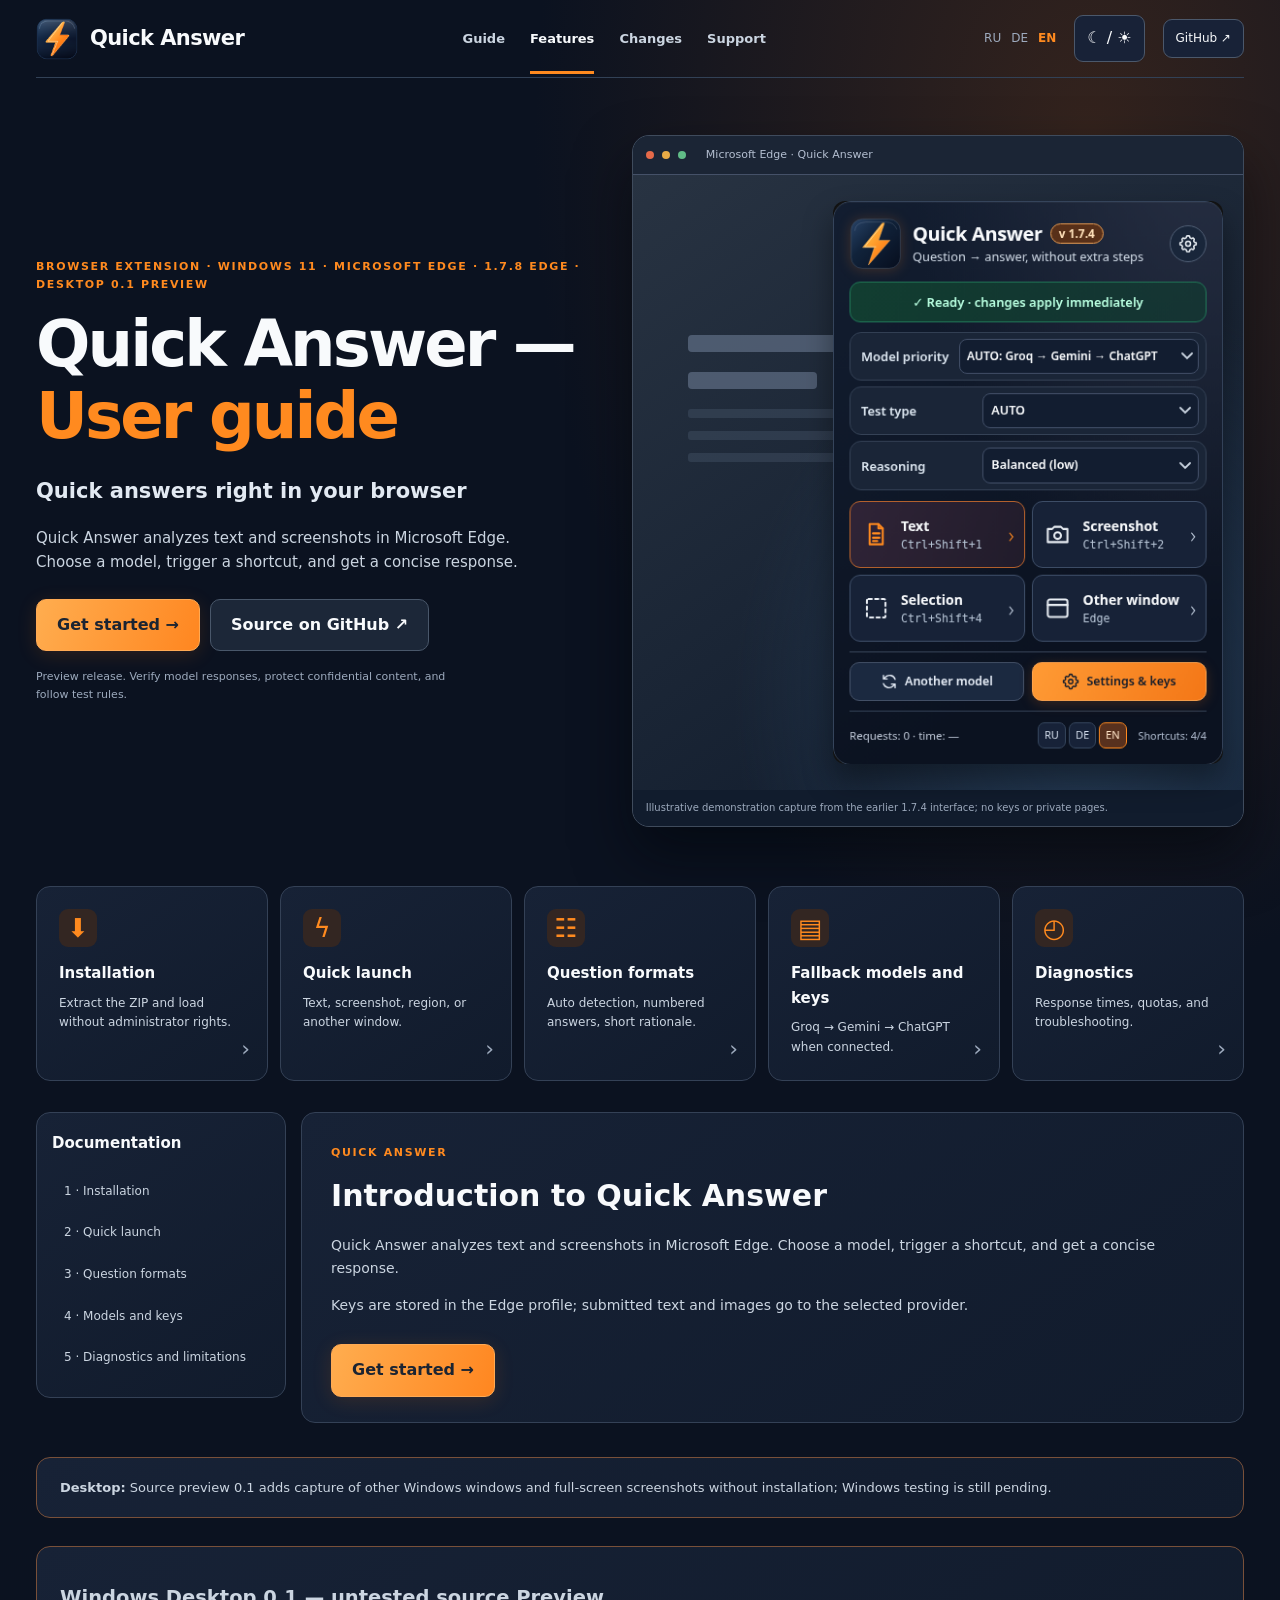
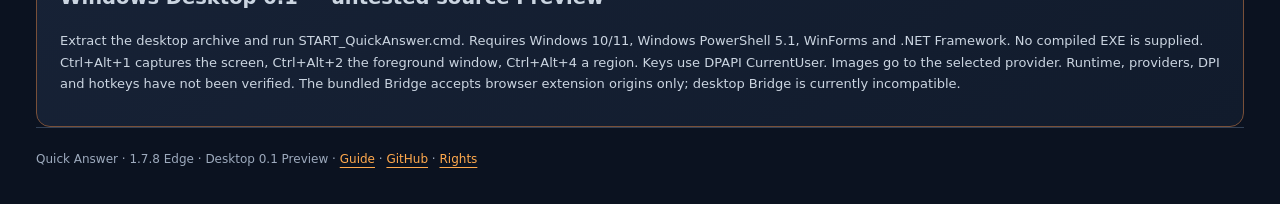
==== docs/index.html @ 1656c481 "Publish audited Edge 1.7.8 and untested Desktop 0.1 source Preview" ====
<!doctype html><html lang="en"><head><meta charset="utf-8"><meta name="viewport" content="width=device-width,initial-scale=1"><title>Quick Answer · Languages</title><meta http-equiv="refresh" content="1;url=index-en.html"></head><body><p>Quick Answer: <a href="index-en.html">English</a> · <a href="index-de.html">Deutsch</a> · <a href="index-ru.html">Русский</a></p><script>const l=navigator.language.toLowerCase();location.replace(l.startsWith('ru')?'index-ru.html':l.startsWith('de')?'index-de.html':'index-en.html');</script></body></html>
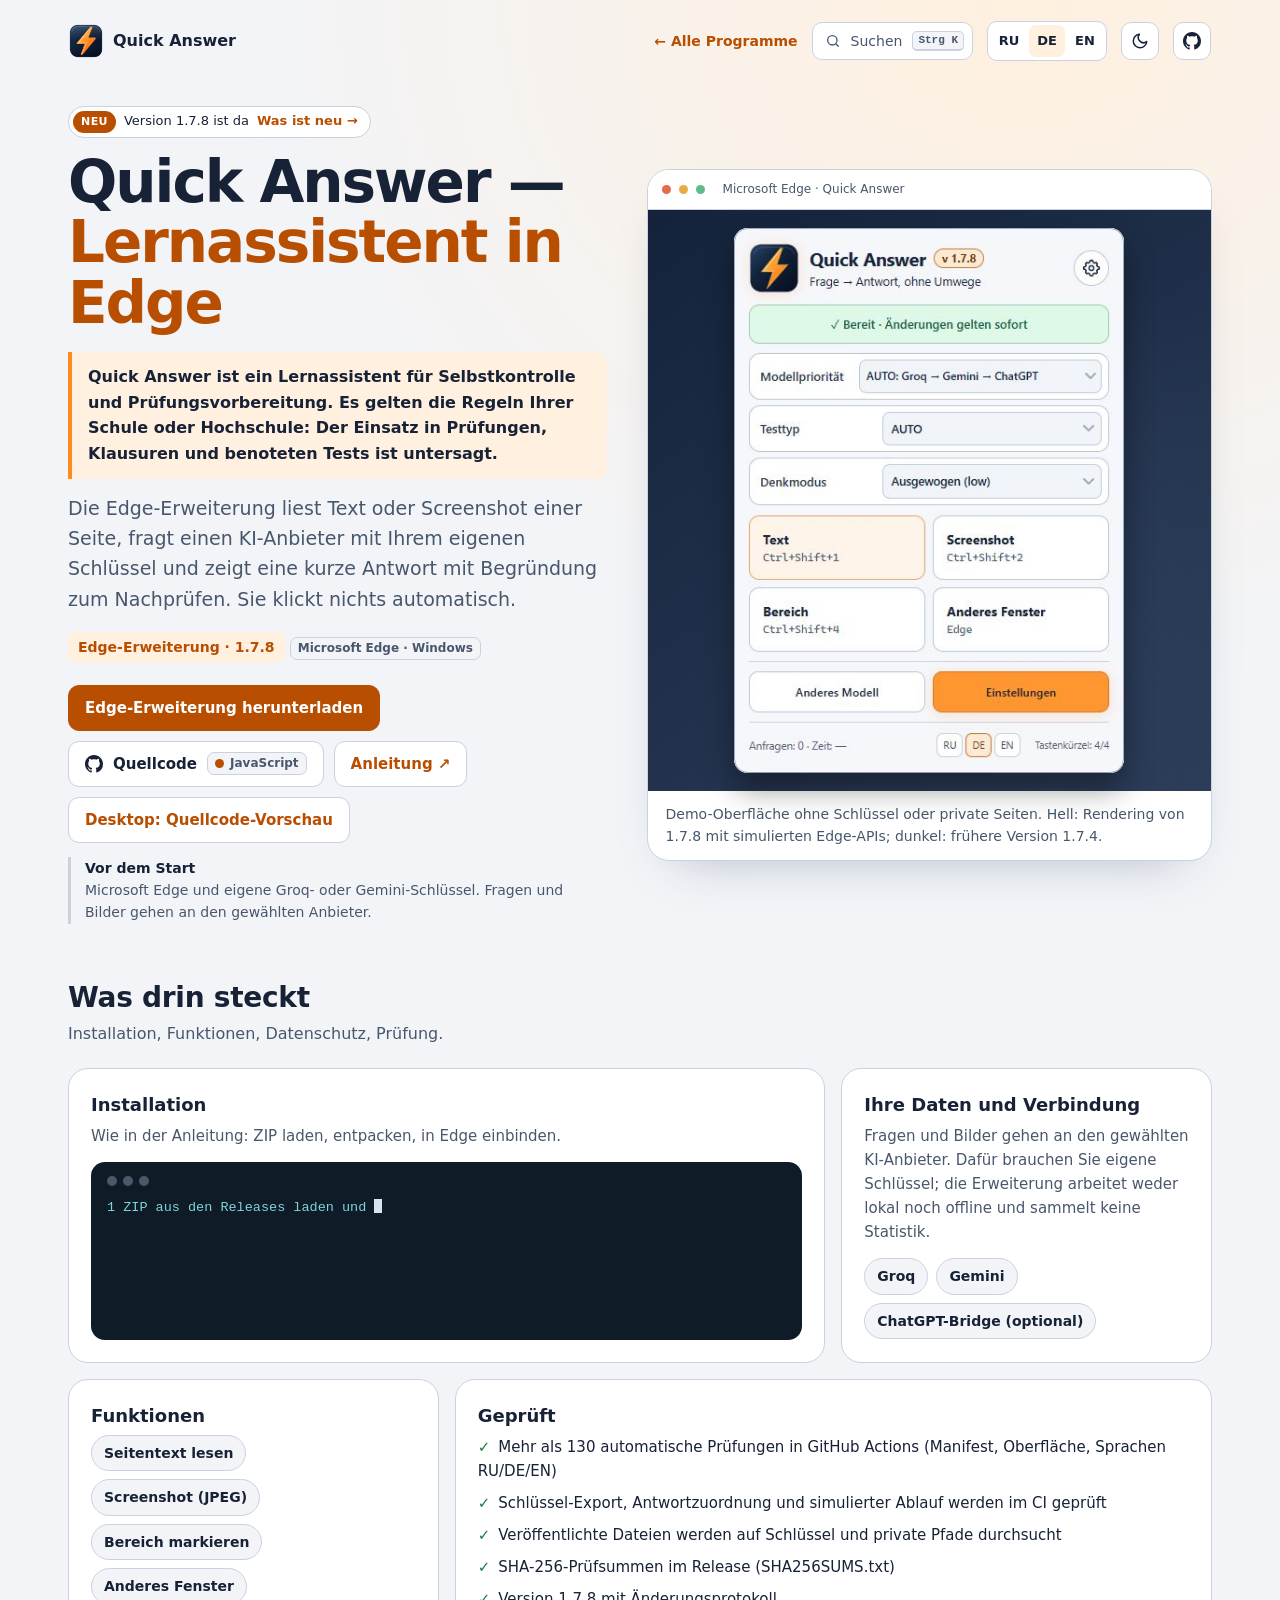
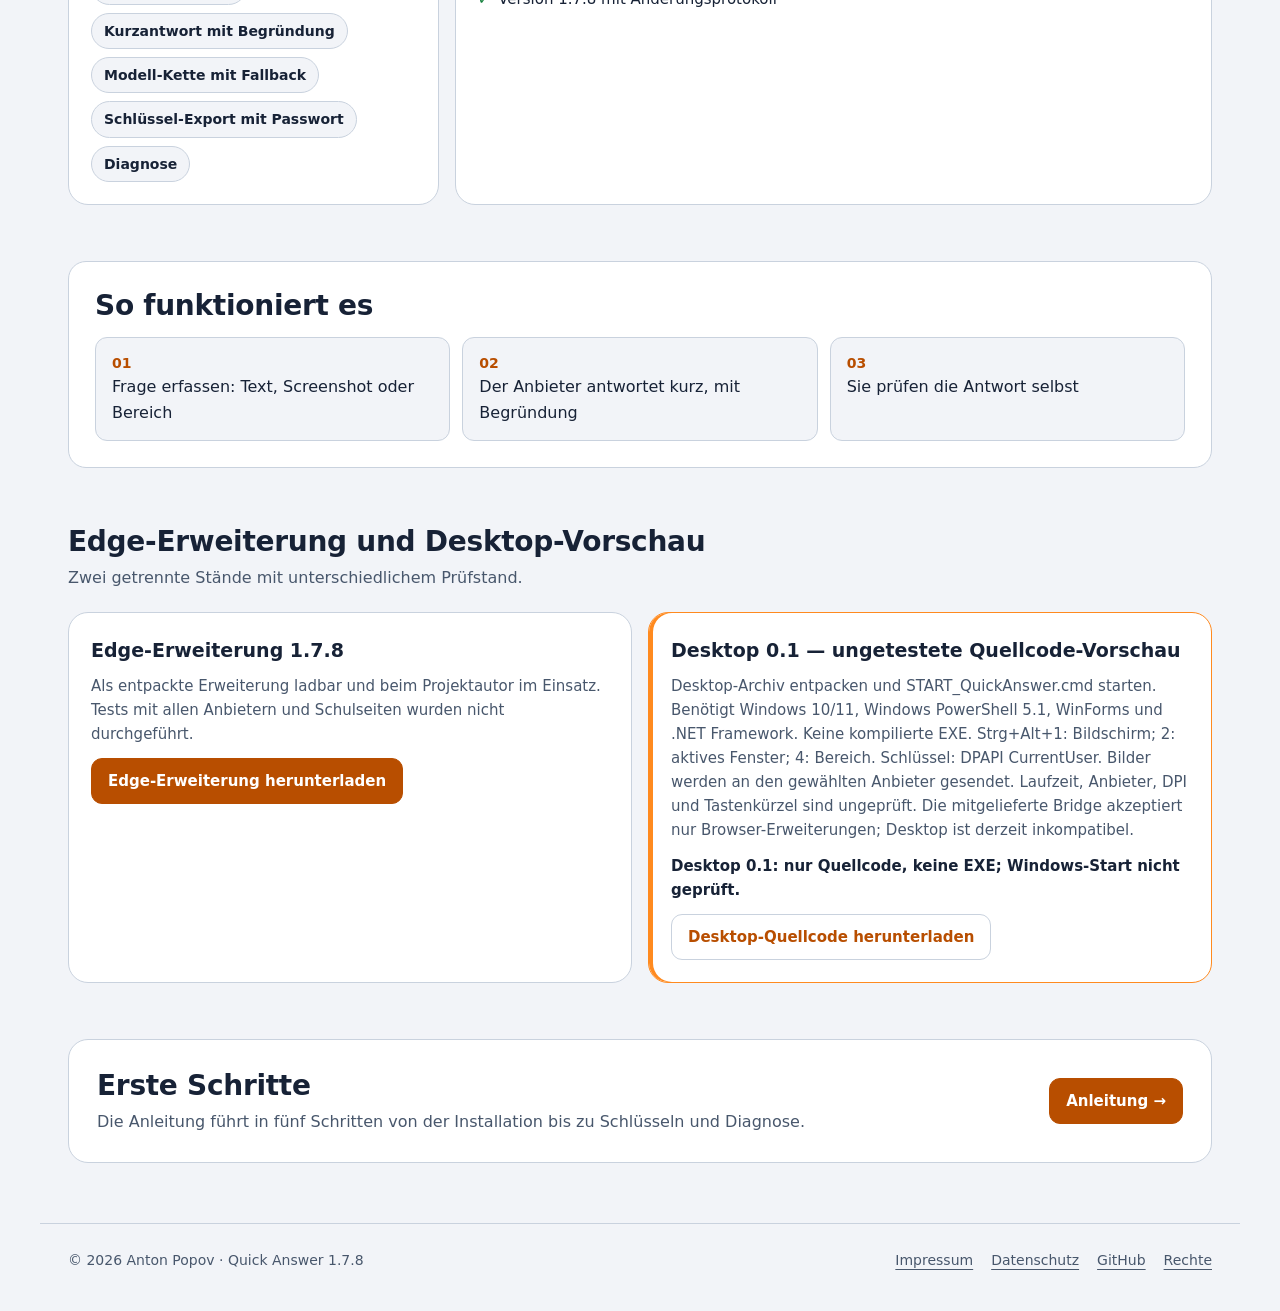
==== commit 993b71ba: "Polish project site and documentation - German root pages (index.html, README.md), English and Russi" ====
--- a/docs/index.html
+++ b/docs/index.html
@@ -1 +1,47 @@
-<!doctype html><html lang="en"><head><meta charset="utf-8"><meta name="viewport" content="width=device-width,initial-scale=1"><title>Quick Answer · Languages</title><meta http-equiv="refresh" content="1;url=index-en.html"></head><body><p>Quick Answer: <a href="index-en.html">English</a> · <a href="index-de.html">Deutsch</a> · <a href="index-ru.html">Русский</a></p><script>const l=navigator.language.toLowerCase();location.replace(l.startsWith('ru')?'index-ru.html':l.startsWith('de')?'index-de.html':'index-en.html');</script></body></html>+<!doctype html>
+<html lang="de"><head><meta charset="utf-8"><meta name="viewport" content="width=device-width,initial-scale=1"><meta name="color-scheme" content="light dark"><meta name="description" content="Quick Answer ist ein Lernassistent für Selbstkontrolle und Prüfungsvorbereitung in Microsoft Edge."><title>Quick Answer — Lernassistent für Edge</title>
+<link rel="icon" href="assets/app-icon.png">
+<script src="assets/kit/kit-theme.js"></script>
+<link rel="stylesheet" href="assets/kit/kit.css?v=2026.11.05-1">
+<link rel="stylesheet" href="assets/site.css?v=2026.11.05-1">
+<script src="assets/kit/programs.js?v=2026.11.05-1" defer></script>
+<script src="assets/kit/kit.js?v=2026.11.05-1" defer></script>
+</head>
+<body class="ppk-page">
+<a class="ppk-skip" href="#main">Zum Inhalt</a>
+<div class="ppk-nav-wrap" id="ppk-nav-wrap">
+<nav class="ppk-nav" aria-label="Hauptnavigation"><a class="ppk-brand" href="index.html"><img src="assets/app-icon.png" alt="" width="34" height="34"><span>Quick Answer</span></a><span class="ppk-spacer"></span><a class="ppk-back" href="https://popovantondev.github.io/popovantondev/index.html">← Alle Programme</a><button class="ppk-search-btn" type="button" data-ppk-open-search aria-label="Programme durchsuchen"><span>Suchen</span><kbd>Strg K</kbd></button><div class="ppk-langs"><a href="index-ru.html" lang="ru" hreflang="ru">RU</a><a href="index.html" lang="de" hreflang="de" aria-current="page">DE</a><a href="index-en.html" lang="en" hreflang="en">EN</a></div><button class="ppk-icon-btn ppk-theme-btn" type="button" data-ppk-theme aria-label="Farbschema wechseln"></button><a class="ppk-icon-btn ppk-gh-btn" href="https://github.com/popovantondev/QuickAnswer" aria-label="GitHub"></a></nav>
+</div>
+<main class="ppk-shell" id="main">
+<section class="ppk-hero"><div>
+<a class="ppk-pill" href="https://github.com/popovantondev/QuickAnswer/blob/main/CHANGELOG.md"><span class="ppk-new">NEU</span><span>Version 1.7.8 ist da</span> <span class="ppk-more">Was ist neu →</span></a>
+<h1>Quick Answer —<br><em>Lernassistent in Edge</em></h1>
+<p class="qa-rules">Quick Answer ist ein Lernassistent für Selbstkontrolle und Prüfungsvorbereitung. Es gelten die Regeln Ihrer Schule oder Hochschule: Der Einsatz in Prüfungen, Klausuren und benoteten Tests ist untersagt.</p>
+<p class="ppk-lead">Die Edge-Erweiterung liest Text oder Screenshot einer Seite, fragt einen KI-Anbieter mit Ihrem eigenen Schlüssel und zeigt eine kurze Antwort mit Begründung zum Nachprüfen. Sie klickt nichts automatisch.</p>
+<span class="ppk-status">Edge-Erweiterung · 1.7.8</span> <span class="ppk-chip">Microsoft Edge · Windows</span>
+<div class="ppk-actions"><a class="ppk-btn ppk-btn-primary" href="https://github.com/popovantondev/QuickAnswer/releases/download/v1.7.8-desktop-0.1-preview/QuickAnswer-Edge-1.7.8.zip">Edge-Erweiterung herunterladen</a><a class="ppk-btn ppk-btn-gh" href="https://github.com/popovantondev/QuickAnswer">Quellcode <span class="ppk-chip"><i class="ppk-dot"></i>JavaScript</span></a><a class="ppk-btn" href="Guide-de.html">Anleitung ↗</a><a class="ppk-btn" href="#desktop-preview">Desktop: Quellcode-Vorschau</a></div>
+<p class="ppk-requirements"><strong>Vor dem Start</strong>Microsoft Edge und eigene Groq- oder Gemini-Schlüssel. Fragen und Bilder gehen an den gewählten Anbieter.</p>
+</div>
+<figure class="ppk-preview"><div class="qa-browser-top"><i></i><i></i><i></i><span>Microsoft Edge · Quick Answer</span></div><div class="ppk-stage"><div class="qa-popup"><img class="qa-dark" src="assets/screenshots/popup-de.png" alt="Popup von Quick Answer in Edge (Demo-Oberfläche ohne Schlüssel)" decoding="async"><img class="qa-light" src="assets/screenshots/popup-de-light.png" alt="Popup von Quick Answer in Edge (Demo-Oberfläche ohne Schlüssel)" decoding="async"></div></div><figcaption>Demo-Oberfläche ohne Schlüssel oder private Seiten. Hell: Rendering von 1.7.8 mit simulierten Edge-APIs; dunkel: frühere Version 1.7.4.</figcaption></figure>
+</section>
+<section class="ppk-bento-section ppk-section ppk-reveal" id="features" aria-labelledby="bento-title">
+<h2 id="bento-title">Was drin steckt</h2><p class="ppk-sub">Installation, Funktionen, Datenschutz, Prüfung.</p>
+<div class="ppk-bento">
+<div class="ppk-tile ppk-wide"><h3>Installation</h3><p>Wie in der Anleitung: ZIP laden, entpacken, in Edge einbinden.</p><div class="ppk-term" role="group" aria-label="Terminal"><div class="ppk-term-bar"><i></i><i></i><i></i></div><div class="ppk-term-out"><div class="ppk-ps">1  ZIP aus den Releases laden und ganz entpacken</div><div class="ppk-ps">2  edge://extensions öffnen, Entwicklermodus einschalten</div><div class="ppk-ps">3  „Entpackte Erweiterung laden“ → Ordner edge-quick-answer</div><div class="ppk-ok">✓ Quick Answer erscheint in Edge</div><div class="ppk-dim">   Strg+Umschalt+1 Text · 2 Screenshot · 4 Bereich</div></div></div></div>
+<div class="ppk-tile"><h3>Ihre Daten und Verbindung</h3><p>Fragen und Bilder gehen an den gewählten KI-Anbieter. Dafür brauchen Sie eigene Schlüssel; die Erweiterung arbeitet weder lokal noch offline und sammelt keine Statistik.</p><div class="ppk-chips"><span>Groq</span><span>Gemini</span><span>ChatGPT-Bridge (optional)</span></div></div>
+<div class="ppk-tile"><h3>Funktionen</h3><div class="ppk-chips"><span>Seitentext lesen</span><span>Screenshot (JPEG)</span><span>Bereich markieren</span><span>Anderes Fenster</span><span>Kurzantwort mit Begründung</span><span>Modell-Kette mit Fallback</span><span>Schlüssel-Export mit Passwort</span><span>Diagnose</span></div></div>
+<div class="ppk-tile ppk-wide"><h3>Geprüft</h3><ul class="ppk-checks"><li>Mehr als 130 automatische Prüfungen in GitHub Actions (Manifest, Oberfläche, Sprachen RU/DE/EN)</li><li>Schlüssel-Export, Antwortzuordnung und simulierter Ablauf werden im CI geprüft</li><li>Veröffentlichte Dateien werden auf Schlüssel und private Pfade durchsucht</li><li>SHA-256-Prüfsummen im Release (SHA256SUMS.txt)</li><li>Version 1.7.8 mit Änderungsprotokoll</li></ul></div>
+</div>
+</section>
+<section class="ppk-section ppk-process ppk-reveal" aria-labelledby="process-title"><h2 id="process-title">So funktioniert es</h2><ol class="ppk-flow"><li>Frage erfassen: Text, Screenshot oder Bereich</li><li>Der Anbieter antwortet kurz, mit Begründung</li><li>Sie prüfen die Antwort selbst</li></ol></section>
+<section class="ppk-section ppk-reveal" id="desktop-preview" aria-labelledby="status-title"><h2 id="status-title">Edge-Erweiterung und Desktop-Vorschau</h2><p class="ppk-sub">Zwei getrennte Stände mit unterschiedlichem Prüfstand.</p>
+<div class="qa-status"><article class="qa-card"><h3>Edge-Erweiterung 1.7.8</h3><p>Als entpackte Erweiterung ladbar und beim Projektautor im Einsatz. Tests mit allen Anbietern und Schulseiten wurden nicht durchgeführt.</p><div class="ppk-actions"><a class="ppk-btn ppk-btn-primary" href="https://github.com/popovantondev/QuickAnswer/releases/download/v1.7.8-desktop-0.1-preview/QuickAnswer-Edge-1.7.8.zip">Edge-Erweiterung herunterladen</a></div></article>
+<article class="qa-card qa-card-warn"><h3>Desktop 0.1 — ungetestete Quellcode-Vorschau</h3><p>Desktop-Archiv entpacken und START_QuickAnswer.cmd starten. Benötigt Windows 10/11, Windows PowerShell 5.1, WinForms und .NET Framework. Keine kompilierte EXE. Strg+Alt+1: Bildschirm; 2: aktives Fenster; 4: Bereich. Schlüssel: DPAPI CurrentUser. Bilder werden an den gewählten Anbieter gesendet. Laufzeit, Anbieter, DPI und Tastenkürzel sind ungeprüft. Die mitgelieferte Bridge akzeptiert nur Browser-Erweiterungen; Desktop ist derzeit inkompatibel.</p><p><strong>Desktop 0.1: nur Quellcode, keine EXE; Windows-Start nicht geprüft.</strong></p><div class="ppk-actions"><a class="ppk-btn" href="https://github.com/popovantondev/QuickAnswer/releases/download/v1.7.8-desktop-0.1-preview/QuickAnswer-Desktop-0.1-SourcePreview.zip">Desktop-Quellcode herunterladen</a></div></article></div></section>
+<section class="ppk-section ppk-reveal"><div class="qa-start"><div><h2>Erste Schritte</h2><p>Die Anleitung führt in fünf Schritten von der Installation bis zu Schlüsseln und Diagnose.</p></div><div class="ppk-actions"><a class="ppk-btn ppk-btn-primary" href="Guide-de.html">Anleitung →</a></div></div></section>
+</main>
+<footer class="ppk-footer">
+<span>© 2026 Anton Popov · Quick Answer 1.7.8</span>
+<nav aria-label="Rechtliches"><a href="https://popovantondev.github.io/popovantondev/impressum.html">Impressum</a><a href="https://popovantondev.github.io/popovantondev/datenschutz.html">Datenschutz</a><a href="https://github.com/popovantondev/QuickAnswer">GitHub</a><a href="https://github.com/popovantondev/QuickAnswer/blob/main/docs/RIGHTS.de.md">Rechte</a></nav>
+</footer>
+</body>
+</html>
--- a/docs/assets/kit/kit.css
+++ b/docs/assets/kit/kit.css
@@ -0,0 +1,244 @@
+/* popovantondev shared kit: tokens, header, search palette, components, footer.
+   Everything is prefixed ppk-. Pages set their accent in their own CSS (see demo.html).
+   Kit tokens have zero specificity (:where), so any page rule overrides them regardless of load order. */
+
+/* ---------- tokens ---------- */
+:where(:root){color-scheme:light;
+  --ppk-bg:#f3f6fb;--ppk-panel:#ffffff;--ppk-ink:#172a42;--ppk-muted:#52647b;--ppk-line:#d9e3ee;
+  --ppk-accent:#0f6f7c;--ppk-accent-ink:#ffffff;--ppk-tint:#e2f2f3;--ppk-hero:#0c3a45;--ppk-hero-end:#1b6b78;
+  --ppk-glass:rgba(255,255,255,.76);--ppk-term:#0f1b26;--ppk-term-ink:#d6e4ef;--ppk-term-ps:#7fd4dc;--ppk-term-ok:#6ee787;--ppk-term-dim:#8fa3b6;
+  --ppk-ok:#15803d;--ppk-ok-bg:#dcfce7;--ppk-ok-fg:#166534;--ppk-warn-bg:#fef3c7;--ppk-warn-fg:#92400e;
+  --ppk-focus:#1a5fd0;--ppk-shadow:0 22px 50px -30px rgba(22,43,72,.35);
+  --ppk-radius-s:8px;--ppk-radius-m:12px;--ppk-radius-l:20px;--ppk-radius-pill:999px;
+  --ppk-font:system-ui,-apple-system,"Segoe UI",sans-serif;--ppk-mono:ui-monospace,"Cascadia Code",Consolas,monospace;--ppk-shell:1200px}
+:where([data-theme="dark"]){color-scheme:dark;
+  --ppk-bg:#0c131b;--ppk-panel:#131d28;--ppk-ink:#e5edf5;--ppk-muted:#9badbf;--ppk-line:#233142;
+  --ppk-accent:#3cc1cc;--ppk-accent-ink:#03262b;--ppk-tint:#11343a;--ppk-hero:#082a32;--ppk-hero-end:#145a65;
+  --ppk-glass:rgba(19,29,40,.76);--ppk-term:#070d13;--ppk-term-ink:#d6e4ef;--ppk-term-ps:#7fd4dc;--ppk-term-ok:#6ee787;--ppk-term-dim:#8fa3b6;
+  --ppk-ok:#4ade80;--ppk-ok-bg:#14532d;--ppk-ok-fg:#bbf7d0;--ppk-warn-bg:#78350f;--ppk-warn-fg:#fde68a;
+  --ppk-focus:#7ab8ff;--ppk-shadow:0 22px 50px -30px rgba(0,0,0,.7)}
+@media (prefers-color-scheme:dark){:where(:root:not([data-theme])){color-scheme:dark;
+  --ppk-bg:#0c131b;--ppk-panel:#131d28;--ppk-ink:#e5edf5;--ppk-muted:#9badbf;--ppk-line:#233142;
+  --ppk-accent:#3cc1cc;--ppk-accent-ink:#03262b;--ppk-tint:#11343a;--ppk-hero:#082a32;--ppk-hero-end:#145a65;
+  --ppk-glass:rgba(19,29,40,.76);--ppk-term:#070d13;--ppk-term-ink:#d6e4ef;--ppk-term-ps:#7fd4dc;--ppk-term-ok:#6ee787;--ppk-term-dim:#8fa3b6;
+  --ppk-ok:#4ade80;--ppk-ok-bg:#14532d;--ppk-ok-fg:#bbf7d0;--ppk-warn-bg:#78350f;--ppk-warn-fg:#fde68a;
+  --ppk-focus:#7ab8ff;--ppk-shadow:0 22px 50px -30px rgba(0,0,0,.7)}}
+
+/* ---------- base (only inside pages that opt in with class ppk-page on body) ---------- */
+.ppk-page{margin:0;background:radial-gradient(ellipse at 80% 0,var(--ppk-tint),transparent 55%),var(--ppk-bg);background-attachment:fixed;color:var(--ppk-ink);font:16px/1.6 var(--ppk-font);transition:background-color .3s,color .3s}
+.ppk-page *,.ppk-page *::before,.ppk-page *::after{box-sizing:border-box}
+:where(.ppk-page a){color:var(--ppk-accent);text-underline-offset:4px}
+:where(.ppk-page img){max-width:100%;height:auto}
+:where(.ppk-page button){font:inherit;color:inherit}
+.ppk-page :focus-visible,.ppk-overlay :focus-visible,.ppk-nav-wrap :focus-visible,.ppk-footer :focus-visible{outline:3px solid var(--ppk-focus);outline-offset:3px}
+:where(.ppk-page h1),.ppk-title{font-size:clamp(34px,4.6vw,58px);line-height:1.05;letter-spacing:-.035em;margin:14px 0 18px}
+:where(.ppk-page h2),.ppk-h2{font-size:clamp(22px,2.4vw,28px);line-height:1.25;letter-spacing:-.01em;margin:0 0 6px}
+.ppk-page [hidden],.ppk-overlay[hidden]{display:none!important}
+.ppk-shell{max-width:var(--ppk-shell);margin:0 auto;padding:0 28px}
+.ppk-section{margin:56px 0;position:relative}
+.ppk-sub{color:var(--ppk-muted);margin:0 0 22px}
+.ppk-sr-only{position:absolute!important;width:1px;height:1px;margin:-1px;padding:0;overflow:hidden;clip:rect(0 0 0 0);white-space:nowrap;border:0}
+.ppk-skip{position:absolute;left:12px;top:-60px;z-index:200;background:var(--ppk-panel);color:var(--ppk-ink);border:2px solid var(--ppk-focus);border-radius:var(--ppk-radius-m);padding:8px 14px;font-weight:700;text-decoration:none}
+.ppk-skip:focus{top:12px}
+html.ppk-lock{overflow:hidden}
+
+/* ---------- icons (CSS masks, work without JS and without inline SVG) ---------- */
+.ppk-search-btn::before,.ppk-gh-btn::before,.ppk-theme-btn::before,.ppk-btn-gh::before{content:"";flex:none;background:currentColor;-webkit-mask:var(--ppk-ico) center/contain no-repeat;mask:var(--ppk-ico) center/contain no-repeat}
+.ppk-search-btn::before{--ppk-ico:url("data:image/svg+xml,%3Csvg xmlns='http://www.w3.org/2000/svg' viewBox='0 0 24 24' fill='none' stroke='black' stroke-width='2' stroke-linecap='round'%3E%3Ccircle cx='11' cy='11' r='7'/%3E%3Cpath d='m20 20-3.5-3.5'/%3E%3C/svg%3E");width:16px;height:16px}
+.ppk-gh-btn::before,.ppk-btn-gh::before{--ppk-ico:url("data:image/svg+xml,%3Csvg xmlns='http://www.w3.org/2000/svg' viewBox='0 0 16 16'%3E%3Cpath d='M8 0C3.58 0 0 3.58 0 8c0 3.54 2.29 6.53 5.47 7.59.4.07.55-.17.55-.38 0-.19-.01-.82-.01-1.49-2.01.37-2.53-.49-2.69-.94-.09-.23-.48-.94-.82-1.13-.28-.15-.68-.52-.01-.53.63-.01 1.08.58 1.23.82.72 1.21 1.87.87 2.33.66.07-.52.28-.87.51-1.07-1.78-.2-3.64-.89-3.64-3.95 0-.87.31-1.59.82-2.15-.08-.2-.36-1.02.08-2.12 0 0 .67-.21 2.2.82.64-.18 1.32-.27 2-.27.68 0 1.36.09 2 .27 1.53-1.04 2.2-.82 2.2-.82.44 1.1.16 1.92.08 2.12.51.56.82 1.27.82 2.15 0 3.07-1.87 3.75-3.65 3.95.29.25.54.73.54 1.48 0 1.07-.01 1.93-.01 2.2 0 .21.15.46.55.38A8.013 8.013 0 0 0 16 8c0-4.42-3.58-8-8-8z'/%3E%3C/svg%3E");width:18px;height:18px}
+.ppk-theme-btn::before{--ppk-ico:url("data:image/svg+xml,%3Csvg xmlns='http://www.w3.org/2000/svg' viewBox='0 0 24 24' fill='none' stroke='black' stroke-width='2' stroke-linecap='round' stroke-linejoin='round'%3E%3Cpath d='M21 12.8A9 9 0 1 1 11.2 3a7 7 0 0 0 9.8 9.8z'/%3E%3C/svg%3E");width:18px;height:18px}
+:root[data-theme="dark"] .ppk-theme-btn::before{--ppk-ico:url("data:image/svg+xml,%3Csvg xmlns='http://www.w3.org/2000/svg' viewBox='0 0 24 24' fill='none' stroke='black' stroke-width='2' stroke-linecap='round'%3E%3Ccircle cx='12' cy='12' r='4.5'/%3E%3Cpath d='M12 2v2M12 20v2M4.9 4.9l1.4 1.4M17.7 17.7l1.4 1.4M2 12h2M20 12h2M4.9 19.1l1.4-1.4M17.7 6.3l1.4-1.4'/%3E%3C/svg%3E")}
+@media (prefers-color-scheme:dark){:root:not([data-theme]) .ppk-theme-btn::before{--ppk-ico:url("data:image/svg+xml,%3Csvg xmlns='http://www.w3.org/2000/svg' viewBox='0 0 24 24' fill='none' stroke='black' stroke-width='2' stroke-linecap='round'%3E%3Ccircle cx='12' cy='12' r='4.5'/%3E%3Cpath d='M12 2v2M12 20v2M4.9 4.9l1.4 1.4M17.7 17.7l1.4 1.4M2 12h2M20 12h2M4.9 19.1l1.4-1.4M17.7 6.3l1.4-1.4'/%3E%3C/svg%3E")}}
+.ppk-search-btn:has(svg)::before,.ppk-icon-btn:has(svg)::before,.ppk-btn-gh:has(svg)::before{display:none}
+
+/* ---------- header: static markup, JS only improves it ---------- */
+.ppk-nav-wrap{position:sticky;top:0;z-index:40;padding:10px 0 0;transition:padding .3s}
+.ppk-nav-wrap.ppk-floating{padding-inline:8px}
+.ppk-nav{max-width:var(--ppk-shell);margin:0 auto;display:flex;align-items:center;gap:14px;padding:10px 28px;border:1px solid transparent;border-radius:0;font:14px/1.3 var(--ppk-font);color:var(--ppk-ink);transition:max-width .35s cubic-bezier(.2,.8,.2,1),padding .35s cubic-bezier(.2,.8,.2,1),border-radius .35s,background-color .35s,box-shadow .35s}
+.ppk-nav *,.ppk-nav *::before,.ppk-nav *::after{box-sizing:border-box}
+.ppk-floating .ppk-nav{max-width:980px;padding:8px 10px 8px 16px;border-color:var(--ppk-line);border-radius:var(--ppk-radius-pill);background:var(--ppk-glass);-webkit-backdrop-filter:blur(14px) saturate(1.4);backdrop-filter:blur(14px) saturate(1.4);box-shadow:0 10px 30px -18px rgba(0,0,0,.35)}
+.ppk-brand{display:flex;align-items:center;gap:10px;min-width:0;font-size:16px;font-weight:750;color:var(--ppk-ink);text-decoration:none;white-space:nowrap}
+.ppk-brand img{width:34px;height:34px;flex:none;border-radius:9px}
+.ppk-brand span{overflow:hidden;text-overflow:ellipsis}
+.ppk-spacer{flex:1}
+.ppk-back{display:inline-flex;align-items:center;min-height:38px;font-size:14px;font-weight:650;color:var(--ppk-accent);text-decoration:none;white-space:nowrap}
+.ppk-back:hover{text-decoration:underline;text-underline-offset:4px}
+.ppk-search-btn{display:none;align-items:center;gap:10px;min-height:38px;padding:6px 8px 6px 12px;border:1px solid var(--ppk-line);border-radius:10px;background:var(--ppk-panel);color:var(--ppk-muted);font:inherit;font-size:14px;cursor:pointer;transition:border-color .2s}
+.ppk-search-btn:hover{border-color:var(--ppk-accent)}
+html.ppk-js .ppk-search-btn{display:flex}
+.ppk-search-btn kbd,.ppk-kbd{font:600 11px/1 var(--ppk-mono);border:1px solid var(--ppk-line);border-bottom-width:2px;border-radius:5px;padding:3px 5px;color:var(--ppk-muted);background:var(--ppk-bg)}
+.ppk-langs{display:flex;gap:2px;padding:3px;border:1px solid var(--ppk-line);border-radius:10px;background:var(--ppk-panel)}
+.ppk-langs a{display:grid;place-items:center;min-width:36px;min-height:32px;border-radius:7px;color:var(--ppk-ink);font-size:13px;font-weight:700;text-decoration:none}
+.ppk-langs a:hover{background:var(--ppk-bg)}
+.ppk-langs a[aria-current]{background:var(--ppk-tint);color:var(--ppk-ink)}
+.ppk-icon-btn{display:grid;place-items:center;width:38px;height:38px;padding:0;border:1px solid var(--ppk-line);border-radius:10px;background:var(--ppk-panel);color:var(--ppk-ink);text-decoration:none;cursor:pointer;transition:border-color .2s}
+.ppk-icon-btn:hover{border-color:var(--ppk-accent)}
+.ppk-icon-btn svg{width:18px;height:18px}
+html:not(.ppk-js) .ppk-theme-btn{display:none}
+
+/* ---------- hero parts ---------- */
+.ppk-hero{display:grid;grid-template-columns:minmax(0,1fr) minmax(0,1.05fr);gap:40px;align-items:center;margin:34px 0 10px}
+.ppk-hero>*{min-width:0}
+.ppk-pill{display:inline-flex;align-items:center;gap:8px;max-width:100%;padding:4px 12px 4px 4px;border:1px solid var(--ppk-line);border-radius:var(--ppk-radius-pill);background:var(--ppk-panel);color:var(--ppk-ink);font-size:13px;text-decoration:none;transition:border-color .2s,transform .2s}
+.ppk-pill:hover{border-color:var(--ppk-accent);transform:translateY(-1px)}
+.ppk-pill .ppk-new{flex:none;background:var(--ppk-accent);color:var(--ppk-accent-ink);border-radius:var(--ppk-radius-pill);padding:2px 8px;font-weight:800;font-size:11px;letter-spacing:.04em}
+.ppk-pill .ppk-more{color:var(--ppk-accent);font-weight:650;white-space:nowrap}
+.ppk-lead{margin:0 0 18px;color:var(--ppk-muted);font-size:19px}
+.ppk-status{display:inline-block;padding:4px 10px;border-radius:var(--ppk-radius-s);background:var(--ppk-tint);color:var(--ppk-accent);font-size:14px;font-weight:700}
+.ppk-actions{display:flex;flex-wrap:wrap;align-items:center;gap:10px;margin:22px 0 14px}
+.ppk-btn{display:inline-flex;align-items:center;gap:10px;min-height:46px;padding:10px 16px;border:1px solid var(--ppk-line);border-radius:11px;background:var(--ppk-panel);color:var(--ppk-accent);font-size:15px;font-weight:700;text-decoration:none;cursor:pointer;transition:transform .15s,box-shadow .2s,border-color .2s}
+.ppk-btn:hover{transform:translateY(-1px);box-shadow:0 8px 20px -12px rgba(0,0,0,.35);border-color:var(--ppk-accent)}
+.ppk-btn-primary{background:var(--ppk-accent);border-color:var(--ppk-accent);color:var(--ppk-accent-ink)}
+.ppk-btn-gh{color:var(--ppk-ink)}
+.ppk-chip{display:inline-flex;align-items:center;gap:6px;padding:1px 7px;border:1px solid var(--ppk-line);border-radius:7px;background:var(--ppk-bg);color:var(--ppk-muted);font-size:12px;font-weight:600}
+.ppk-dot{display:inline-block;width:9px;height:9px;border-radius:50%;background:var(--ppk-accent)}
+.ppk-requirements{margin:0;padding-left:14px;border-left:3px solid var(--ppk-line);color:var(--ppk-muted);font-size:14px}
+.ppk-requirements strong{display:block;color:var(--ppk-ink)}
+.ppk-preview{position:relative;margin:0;overflow:hidden;border:1px solid var(--ppk-line);border-radius:22px;background:var(--ppk-panel);box-shadow:var(--ppk-shadow)}
+.ppk-stage{display:grid;place-items:center;padding:18px;background:linear-gradient(145deg,var(--ppk-hero),var(--ppk-hero-end))}
+.ppk-stage img{display:block;width:auto;max-height:470px;filter:drop-shadow(0 8px 18px rgba(0,0,0,.25))}
+.ppk-preview figcaption{padding:12px 18px;color:var(--ppk-muted);font-size:14px}
+
+/* ---------- bento ---------- */
+.ppk-bento{display:grid;grid-template-columns:repeat(3,minmax(0,1fr));gap:16px}
+.ppk-tile{position:relative;min-width:0;overflow:hidden;padding:22px;border:1px solid var(--ppk-line);border-radius:var(--ppk-radius-l);background:var(--ppk-panel)}
+.ppk-tile h3{margin:0 0 4px;font-size:18px}
+.ppk-tile p{margin:0 0 14px;color:var(--ppk-muted);font-size:15px}
+.ppk-wide{grid-column:span 2}
+.ppk-term{min-height:178px;overflow:hidden;padding:14px 16px;border-radius:14px;background:var(--ppk-term);color:var(--ppk-term-ink);font:13.5px/1.75 var(--ppk-mono)}
+.ppk-term-bar{display:flex;gap:6px;margin-bottom:10px}
+.ppk-term-bar i{width:10px;height:10px;border-radius:50%;background:#4a586a}
+.ppk-term-out>div{overflow-wrap:anywhere}
+.ppk-term .ppk-ps{color:var(--ppk-term-ps)}
+.ppk-term .ppk-ok{color:var(--ppk-term-ok)}
+.ppk-term .ppk-dim{color:var(--ppk-term-dim)}
+.ppk-cursor{display:inline-block;width:8px;height:1.05em;background:var(--ppk-term-ink);vertical-align:-2px;animation:ppk-blink 1s steps(1) infinite}
+@keyframes ppk-blink{50%{opacity:0}}
+.ppk-chips{display:flex;flex-wrap:wrap;gap:8px}
+.ppk-chips span{padding:6px 12px;border:1px solid var(--ppk-line);border-radius:var(--ppk-radius-pill);background:var(--ppk-bg);font-size:14px;font-weight:600;transition:transform .2s,border-color .2s}
+.ppk-chips span:hover{transform:translateY(-2px);border-color:var(--ppk-accent)}
+.ppk-live{display:inline-flex;align-items:center;gap:8px;color:var(--ppk-ok);font-size:15px;font-weight:700}
+.ppk-live::before{content:"";width:10px;height:10px;border-radius:50%;background:var(--ppk-ok);box-shadow:0 0 0 0 rgba(22,163,74,.55);animation:ppk-pulse 2s infinite}
+@keyframes ppk-pulse{70%{box-shadow:0 0 0 10px rgba(22,163,74,0)}100%{box-shadow:0 0 0 0 rgba(22,163,74,0)}}
+.ppk-checks{display:grid;gap:8px;margin:0;padding:0;list-style:none;font-size:15px}
+.ppk-checks li::before{content:"\2713";margin-right:8px;color:var(--ppk-ok);font-weight:800}
+
+/* ---------- steps ---------- */
+.ppk-process{padding:26px;border:1px solid var(--ppk-line);border-radius:18px;background:var(--ppk-panel)}
+.ppk-flow{display:grid;grid-template-columns:repeat(3,minmax(0,1fr));gap:12px;margin:14px 0 0;padding:0;list-style:none;counter-reset:ppk-step}
+.ppk-flow li{padding:14px 16px;border:1px solid var(--ppk-line);border-radius:var(--ppk-radius-m);background:var(--ppk-bg)}
+.ppk-flow li::before{counter-increment:ppk-step;content:counter(ppk-step,decimal-leading-zero);display:block;color:var(--ppk-accent);font-size:14px;font-weight:700}
+
+/* ---------- tabs and program cards ---------- */
+.ppk-tabs{display:inline-flex;flex-wrap:wrap;gap:4px;padding:4px;border:1px solid var(--ppk-line);border-radius:14px;background:var(--ppk-panel)}
+.ppk-tabs button{padding:8px 14px;min-height:38px;border:0;border-radius:10px;background:transparent;color:var(--ppk-muted);font-size:14px;font-weight:650;cursor:pointer;transition:background-color .2s,color .2s}
+.ppk-tabs button:hover{color:var(--ppk-ink)}
+.ppk-tabs button[aria-selected="true"]{background:var(--ppk-accent);color:var(--ppk-accent-ink)}
+.ppk-app-grid{display:grid;grid-template-columns:repeat(auto-fill,minmax(230px,1fr));gap:12px;margin-top:16px}
+.ppk-app-card{display:flex;align-items:flex-start;gap:12px;padding:14px;border:1px solid var(--ppk-line);border-radius:14px;background:var(--ppk-panel);color:var(--ppk-ink);text-decoration:none;animation:ppk-fade .35s ease both;transition:border-color .2s,transform .2s}
+.ppk-app-card:hover{border-color:var(--ppk-accent);transform:translateY(-2px)}
+.ppk-app-card img{flex:none;width:36px;height:36px;border-radius:9px}
+.ppk-app-card b{display:block;font-size:15px}
+.ppk-app-card small{display:block;color:var(--ppk-muted);font-size:13px;line-height:1.4}
+@keyframes ppk-fade{from{opacity:0;transform:translateY(6px)}}
+
+/* ---------- demo frame ---------- */
+.ppk-demo{overflow:hidden;border:1px solid var(--ppk-line);border-radius:var(--ppk-radius-l);background:var(--ppk-panel);box-shadow:var(--ppk-shadow)}
+.ppk-demo-head{display:flex;flex-wrap:wrap;align-items:center;gap:10px;padding:12px 16px;border-bottom:1px solid var(--ppk-line);font-weight:700}
+.ppk-demo-label{margin-left:auto;padding:3px 10px;border-radius:var(--ppk-radius-pill);background:var(--ppk-warn-bg);color:var(--ppk-warn-fg);font-size:13px;font-weight:700}
+.ppk-demo-body{display:grid;grid-template-columns:220px minmax(0,1fr);min-height:250px}
+.ppk-demo-side{display:grid;align-content:start;gap:10px;padding:16px;border-right:1px solid var(--ppk-line);font-size:14px}
+.ppk-field{padding:8px 10px;border:1px solid var(--ppk-line);border-radius:10px;background:var(--ppk-bg)}
+.ppk-field small{display:block;color:var(--ppk-muted)}
+.ppk-demo-main{min-width:0;padding:16px}
+.ppk-rows{display:grid;gap:6px;margin:0 0 12px;padding:0;list-style:none}
+.ppk-rows li{display:grid;grid-template-columns:minmax(0,1fr) auto;gap:10px;align-items:center;padding:8px 12px;border:1px solid var(--ppk-line);border-radius:10px;font-size:14px;animation:ppk-fade .3s ease both}
+.ppk-rows li>:first-child{overflow-wrap:anywhere}
+.ppk-badge{padding:2px 8px;border-radius:6px;background:var(--ppk-tint);color:var(--ppk-ink);font-size:12px;font-weight:700}
+.ppk-badge-ok{background:var(--ppk-ok-bg);color:var(--ppk-ok-fg)}
+.ppk-badge-warn{background:var(--ppk-warn-bg);color:var(--ppk-warn-fg)}
+.ppk-progress{height:8px;margin:10px 0;overflow:hidden;border:1px solid var(--ppk-line);border-radius:99px;background:var(--ppk-bg)}
+.ppk-progress i{display:block;width:0;height:100%;background:var(--ppk-accent);transition:width .25s linear}
+.ppk-demo-empty{padding:24px 0;color:var(--ppk-muted);font-size:14px}
+.ppk-demo-done{color:var(--ppk-ok);font-weight:700}
+
+/* ---------- search palette (built by kit.js) ---------- */
+.ppk-overlay{position:fixed;inset:0;z-index:100;display:grid;place-items:start center;padding:12vh 16px 16px;background:rgba(8,15,24,.55);-webkit-backdrop-filter:blur(3px);backdrop-filter:blur(3px);font:16px/1.5 var(--ppk-font);color:var(--ppk-ink)}
+.ppk-overlay *,.ppk-overlay *::before,.ppk-overlay *::after{box-sizing:border-box}
+.ppk-palette{width:min(620px,100%);overflow:hidden;border:1px solid var(--ppk-line);border-radius:16px;background:var(--ppk-panel);box-shadow:0 30px 80px -20px rgba(0,0,0,.5);animation:ppk-pop .18s ease}
+@keyframes ppk-pop{from{opacity:0;transform:translateY(-8px) scale(.98)}}
+.ppk-phead{display:flex;align-items:center;border-bottom:1px solid var(--ppk-line)}
+.ppk-palette-input{flex:1;min-width:0;padding:16px 18px;border:0;background:transparent;color:var(--ppk-ink);font:inherit;font-size:17px;outline:none}
+.ppk-palette-input::placeholder{color:var(--ppk-muted);opacity:1}
+.ppk-phead:focus-within{box-shadow:inset 0 -2px 0 var(--ppk-focus)}
+.ppk-pclose{margin-right:12px;padding:6px 8px;border:1px solid var(--ppk-line);border-radius:7px;background:var(--ppk-bg);color:var(--ppk-muted);font:600 12px/1 var(--ppk-mono);cursor:pointer}
+.ppk-plist{max-height:min(420px,55vh);margin:0;padding:6px;overflow:auto;list-style:none}
+.ppk-pitem{display:flex;align-items:center;gap:12px;padding:9px 10px;border-radius:10px;color:var(--ppk-ink);text-decoration:none}
+.ppk-pitem[aria-selected="true"]{background:var(--ppk-tint);box-shadow:inset 3px 0 0 var(--ppk-accent)}
+.ppk-pitem img,.ppk-pletter{flex:none;width:30px;height:30px;border-radius:8px}
+.ppk-pletter{display:grid;place-items:center;background:var(--ppk-accent);color:var(--ppk-accent-ink);font-weight:800}
+.ppk-ptext{min-width:0}
+.ppk-pname{display:block;font-weight:650}
+.ppk-ptext small{display:block;overflow:hidden;color:var(--ppk-muted);font-size:12px;text-overflow:ellipsis;white-space:nowrap}
+.ppk-pempty{margin:0;padding:22px 18px;color:var(--ppk-muted)}
+.ppk-pfoot{display:flex;gap:14px;padding:9px 14px;border-top:1px solid var(--ppk-line);color:var(--ppk-muted);font-size:12px}
+
+/* ---------- footer ---------- */
+.ppk-footer{display:flex;flex-wrap:wrap;justify-content:space-between;gap:12px 16px;max-width:var(--ppk-shell);margin:60px auto 0;padding:26px 28px 40px;border-top:1px solid var(--ppk-line);color:var(--ppk-muted);font:14px/1.5 var(--ppk-font)}
+.ppk-footer nav{display:flex;flex-wrap:wrap;gap:6px 18px}
+.ppk-footer a{color:var(--ppk-muted);text-decoration:underline;text-underline-offset:4px}
+.ppk-footer a:hover{color:var(--ppk-ink)}
+
+/* ---------- long text (Guide pages): opt in with class ppk-prose ---------- */
+.ppk-prose{line-height:1.7}
+.ppk-prose table{display:block;max-width:100%;overflow-x:auto;border-collapse:collapse}
+.ppk-prose th,.ppk-prose td{padding:8px 12px;border:1px solid var(--ppk-line);text-align:left;vertical-align:top}
+.ppk-prose th{background:var(--ppk-tint)}
+.ppk-prose pre,.ppk-prose code{font-family:var(--ppk-mono);font-size:.92em}
+.ppk-prose pre{max-width:100%;overflow-x:auto;padding:14px 16px;border-radius:var(--ppk-radius-m);background:var(--ppk-term);color:var(--ppk-term-ink)}
+.ppk-prose :not(pre)>code{padding:1px 6px;border-radius:6px;background:var(--ppk-tint)}
+.ppk-prose blockquote{margin:1em 0;padding:2px 16px;border-left:3px solid var(--ppk-accent);color:var(--ppk-muted)}
+
+/* ---------- scroll reveal (hidden state only exists when JS runs) ---------- */
+html.ppk-js .ppk-reveal:not(.ppk-in){opacity:0;transform:translateY(14px)}
+.ppk-reveal{transition:opacity .6s ease,transform .6s ease}
+
+/* ---------- small screens ---------- */
+@media (max-width:900px){.ppk-hero{grid-template-columns:1fr}.ppk-bento{grid-template-columns:1fr 1fr}}
+@media (max-width:640px){
+  .ppk-shell,.ppk-footer{padding-left:16px;padding-right:16px}
+  .ppk-nav{gap:8px;padding:8px 12px}
+  .ppk-back{font-size:0;justify-content:center;width:38px;padding:0}
+  .ppk-back::before{content:"\2190";font-size:20px}
+  .ppk-search-btn span,.ppk-search-btn kbd{display:none}
+  .ppk-search-btn{padding:0;width:38px;justify-content:center}
+  .ppk-langs a{min-width:32px}
+  .ppk-bento{grid-template-columns:1fr}
+  .ppk-wide{grid-column:auto}
+  .ppk-flow{grid-template-columns:1fr}
+  .ppk-demo-body{grid-template-columns:1fr}
+  .ppk-demo-side{border-right:0;border-bottom:1px solid var(--ppk-line)}
+  .ppk-demo-label{margin-left:0}
+  .ppk-pfoot{display:none}
+  .ppk-overlay{padding-top:8vh}
+}
+@media (max-width:520px){
+  .ppk-nav{flex-wrap:wrap;row-gap:6px}
+  .ppk-nav::after{content:"";order:4;flex-basis:100%;height:0}
+  .ppk-brand{order:1;margin-right:auto}
+  .ppk-theme-btn{order:2}
+  .ppk-gh-btn{order:3}
+  .ppk-back{order:5}
+  .ppk-search-btn{order:6;margin-left:auto}
+  .ppk-langs{order:7}
+  .ppk-spacer{display:none}
+  .ppk-floating .ppk-nav{border-radius:26px;padding:8px 10px}
+  .ppk-tile{padding:18px}
+}
+
+@media (prefers-reduced-motion:reduce){
+  .ppk-nav-wrap,.ppk-nav,.ppk-pill,.ppk-btn,.ppk-chips span,.ppk-app-card,.ppk-reveal,.ppk-progress i,.ppk-page{transition:none!important}
+  .ppk-palette,.ppk-app-card,.ppk-rows li,.ppk-cursor,.ppk-live::before{animation:none!important}
+  html.ppk-js .ppk-reveal:not(.ppk-in){opacity:1;transform:none}
+}
+@media (forced-colors:active){.ppk-pitem[aria-selected="true"]{outline:2px solid Highlight}.ppk-tabs button[aria-selected="true"]{outline:2px solid Highlight}}
--- a/docs/assets/site.css
+++ b/docs/assets/site.css
@@ -0,0 +1,71 @@
+/* Quick Answer · Orange Pulse (dark navy + orange) on top of the shared kit in assets/kit.
+   Kit tokens have zero specificity, so these values win. Navigation, search, theme switch and footer come from the kit. */
+:root{--accent:#ff8a1f;--glow:#ffa94d;
+  --ppk-bg:#f2f4f8;--ppk-panel:#ffffff;--ppk-ink:#172236;--ppk-muted:#48576c;--ppk-line:#c9d2de;
+  --ppk-accent:#b84e00;--ppk-accent-ink:#ffffff;--ppk-tint:#fff0df;--ppk-hero:#14233b;--ppk-hero-end:#2c3d59;
+  --ppk-focus:#1a5fd0}
+:root[data-theme="dark"]{--accent:#ff8a1f;--glow:#ffa94d;
+  --ppk-bg:#0b1220;--ppk-panel:#111c2e;--ppk-ink:#f8fafc;--ppk-muted:#cbd5e1;--ppk-line:#324156;
+  --ppk-accent:#ff8a1f;--ppk-accent-ink:#1b2432;--ppk-tint:#33241c;--ppk-hero:#0e182b;--ppk-hero-end:#22334f;
+  --ppk-focus:#ffa94d}
+@media (prefers-color-scheme:dark){:root:not([data-theme]){--accent:#ff8a1f;--glow:#ffa94d;
+  --ppk-bg:#0b1220;--ppk-panel:#111c2e;--ppk-ink:#f8fafc;--ppk-muted:#cbd5e1;--ppk-line:#324156;
+  --ppk-accent:#ff8a1f;--ppk-accent-ink:#1b2432;--ppk-tint:#33241c;--ppk-hero:#0e182b;--ppk-hero-end:#22334f;
+  --ppk-focus:#ffa94d}}
+
+.ppk-page h1 em{font-style:normal;color:var(--ppk-accent)}
+.ppk-page h1{font-weight:800}
+
+/* The rules paragraph is the first thing under the heading. */
+.qa-rules{margin:0 0 14px;padding:12px 16px;border-left:4px solid var(--accent);border-radius:0 var(--ppk-radius-m) var(--ppk-radius-m) 0;background:var(--ppk-tint);color:var(--ppk-ink);font-size:16px;font-weight:600}
+
+/* Browser mock-up around the popup screenshot. */
+.qa-browser-top{display:flex;align-items:center;gap:8px;height:40px;padding:0 14px;border-bottom:1px solid var(--ppk-line);background:var(--ppk-panel);color:var(--ppk-muted);font-size:12px}
+.qa-browser-top i{width:9px;height:9px;border-radius:50%;background:#e56a49}
+.qa-browser-top i:nth-child(2){background:#e8ab46}
+.qa-browser-top i:nth-child(3){background:#60bc87}
+.qa-browser-top span{margin-left:10px}
+.ppk-stage{background:radial-gradient(ellipse at 75% 85%,var(--ppk-hero-end),transparent 60%),linear-gradient(145deg,var(--ppk-hero),var(--ppk-hero-end));min-height:360px}
+/* One clipped frame draws all four corners above both screenshot variants. */
+.qa-popup{position:relative;width:min(390px,100%);overflow:hidden;border-radius:14px;background:#172238;isolation:isolate;box-shadow:0 16px 30px rgba(0,0,0,.4)}
+.qa-popup::after{content:"";position:absolute;inset:0;border:1px solid rgba(100,120,150,.6);border-radius:inherit;pointer-events:none;z-index:2}
+.qa-popup img{display:block;width:calc(100% + 2px);max-width:none;height:auto;max-height:none;margin:-1px;border-radius:0;filter:none}
+.qa-popup .qa-light{display:none}
+:root[data-theme="light"] .qa-popup{background:#f3f5f9}
+:root[data-theme="light"] .qa-popup .qa-dark{display:none}
+:root[data-theme="light"] .qa-popup .qa-light{display:block}
+@media (prefers-color-scheme:light){:root:not([data-theme]) .qa-popup .qa-dark{display:none}:root:not([data-theme]) .qa-popup .qa-light{display:block}}
+
+/* Edge and desktop status cards, final call to action. */
+.qa-status{display:grid;grid-template-columns:repeat(2,minmax(0,1fr));gap:16px}
+.qa-card{padding:22px;border:1px solid var(--ppk-line);border-radius:var(--ppk-radius-l);background:var(--ppk-panel)}
+.qa-card h2,.qa-card h3{margin:0 0 8px;font-size:19px}
+.qa-card p{margin:0 0 12px;color:var(--ppk-muted);font-size:15px}
+.qa-card strong{color:var(--ppk-ink)}
+.qa-card .ppk-actions{margin:4px 0 0}
+.qa-card-warn{border-color:var(--accent);box-shadow:inset 4px 0 0 var(--accent)}
+.qa-start{display:grid;grid-template-columns:minmax(0,1fr) auto;gap:24px;align-items:center;padding:28px;border:1px solid var(--ppk-line);border-radius:20px;background:var(--ppk-panel)}
+.qa-start h2{margin:0 0 6px}
+.qa-start p{margin:0;color:var(--ppk-muted)}
+.qa-start .ppk-actions{margin:0}
+
+/* Guide */
+.qa-guide{padding-bottom:10px}
+.qa-guide-head{margin:34px 0 22px;max-width:820px}
+.qa-kicker{margin:0 0 6px;color:var(--ppk-accent);font-size:13px;font-weight:800;letter-spacing:.12em;text-transform:uppercase}
+.qa-guide-layout{display:grid;grid-template-columns:250px minmax(0,1fr);gap:18px;align-items:start}
+.qa-toc{position:sticky;top:84px;padding:18px 14px;border:1px solid var(--ppk-line);border-radius:14px;background:var(--ppk-panel)}
+.qa-toc h2{margin:0 0 10px;font-size:15px}
+.qa-toc a{display:block;padding:10px 12px;border-radius:8px;color:var(--ppk-muted);font-size:14px;text-decoration:none}
+.qa-toc a:hover{background:var(--ppk-tint);color:var(--ppk-ink)}
+.qa-steps{display:grid;grid-template-columns:repeat(2,minmax(0,1fr));gap:14px}
+.qa-step{min-width:0;padding:24px;border:1px solid var(--ppk-line);border-radius:14px;background:var(--ppk-panel);scroll-margin-top:90px}
+.qa-step h2{margin:10px 0 8px;font-size:20px}
+.qa-step p{margin:0;color:var(--ppk-muted);font-size:15px;overflow-wrap:anywhere}
+.qa-step-no{color:var(--ppk-accent);font-size:13px;font-weight:850;letter-spacing:.12em}
+.qa-note{grid-column:1/-1;margin:0;padding:14px 18px;border:1px solid var(--accent);border-radius:14px;background:var(--ppk-tint);color:var(--ppk-ink);font-size:15px}
+
+@media (max-width:900px){.qa-guide-layout{grid-template-columns:1fr}.qa-toc{position:static}}
+@media (max-width:760px){.qa-status,.qa-steps{grid-template-columns:1fr}.qa-start{grid-template-columns:1fr;padding:22px}}
+.ppk-page .ppk-actions a{min-width:0;white-space:normal}
+.ppk-page h1,.ppk-page p,.ppk-page li{overflow-wrap:anywhere}
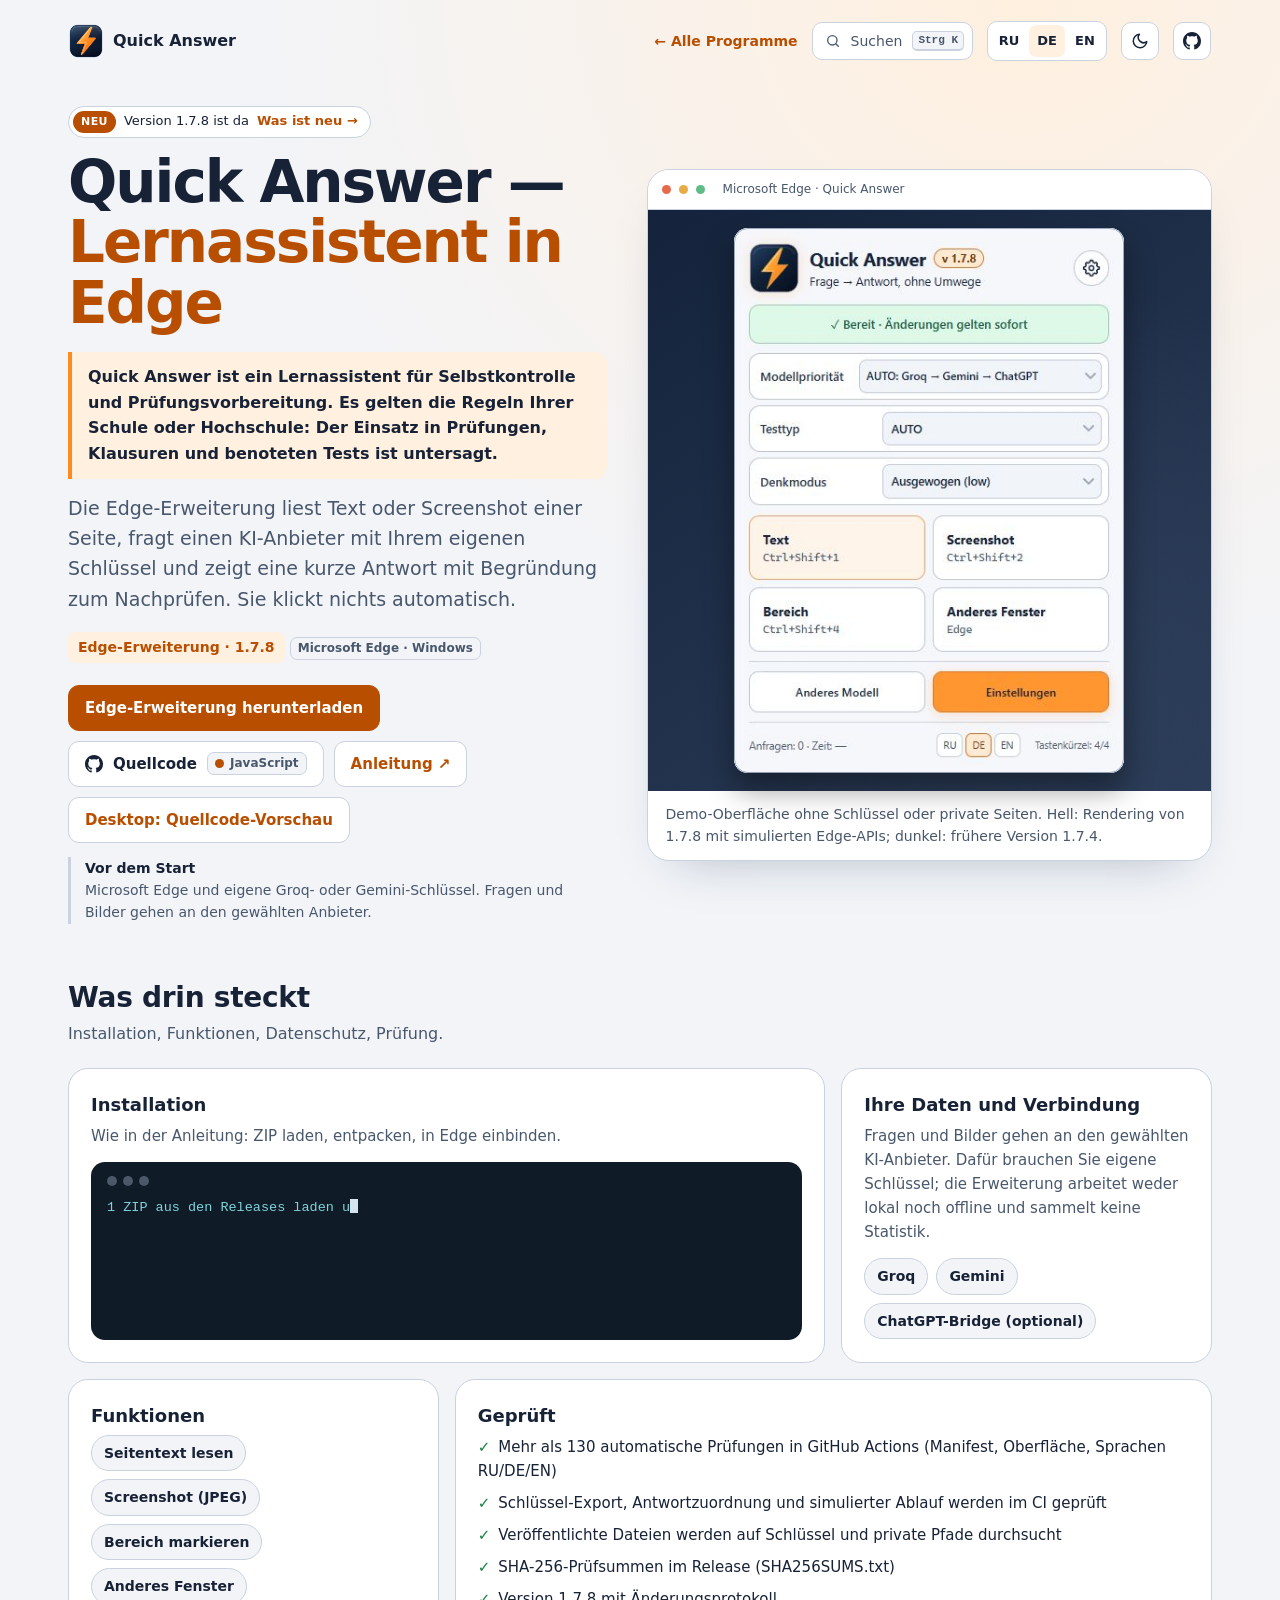
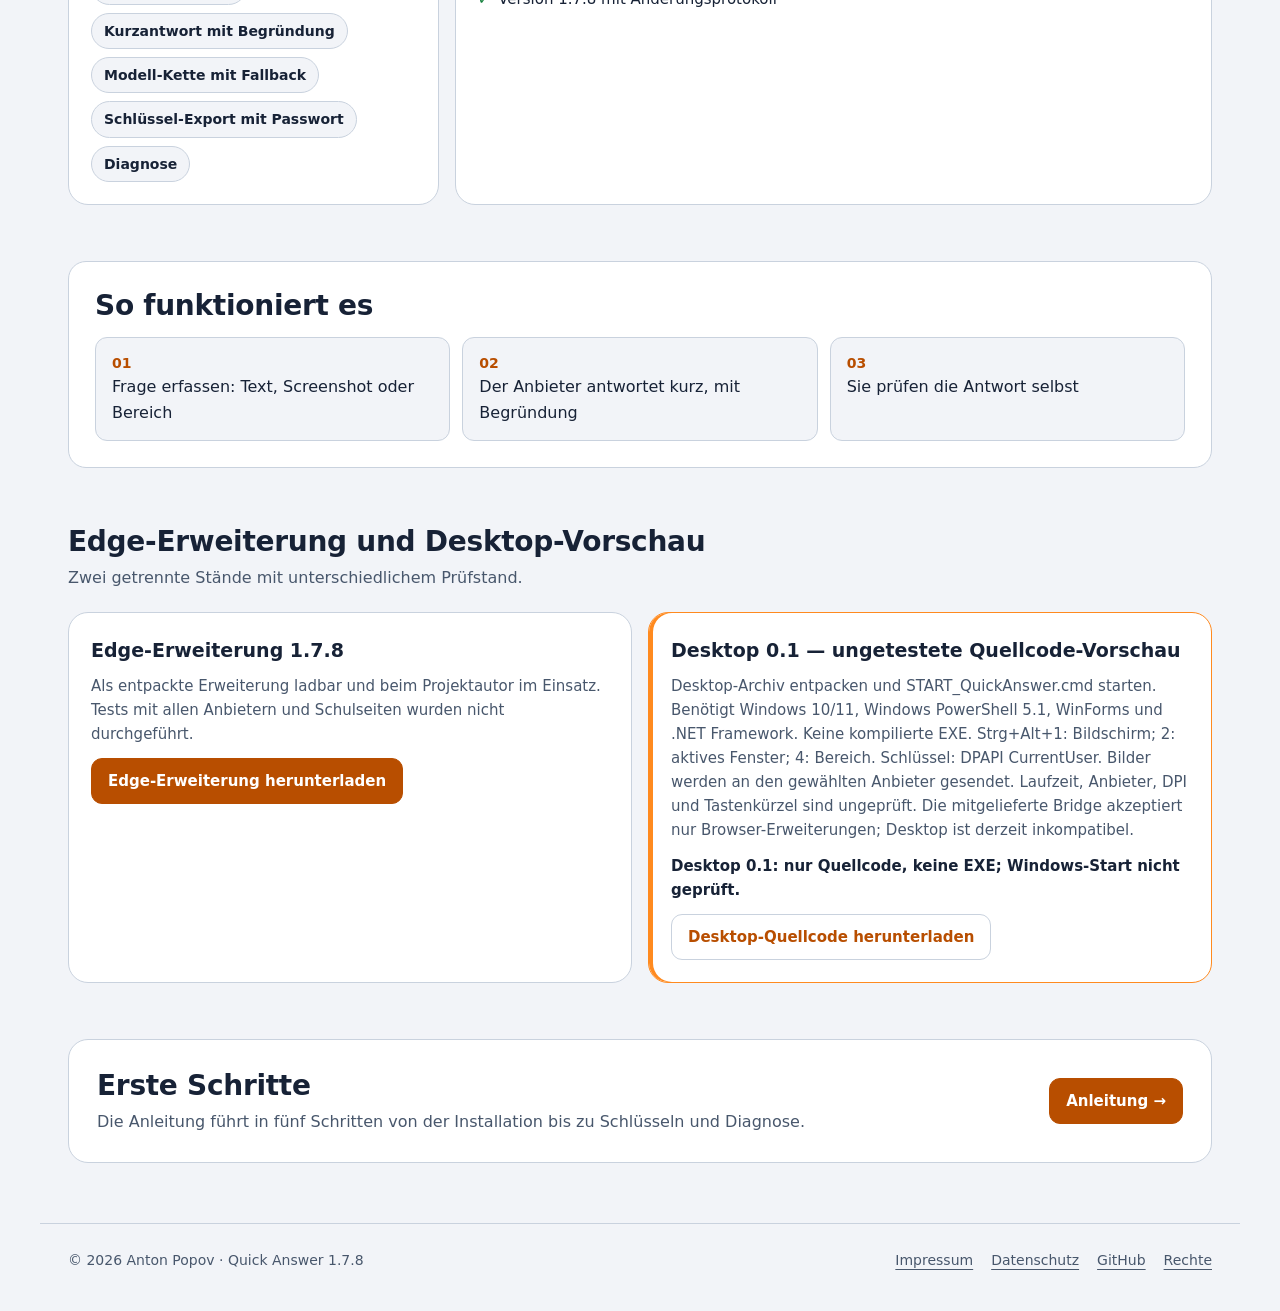
==== commit 9b95ec97: "kit: full brand in floating header, lighter pill transition" ====
--- a/docs/index.html
+++ b/docs/index.html
@@ -2,10 +2,10 @@
 <html lang="de"><head><meta charset="utf-8"><meta name="viewport" content="width=device-width,initial-scale=1"><meta name="color-scheme" content="light dark"><meta name="description" content="Quick Answer ist ein Lernassistent für Selbstkontrolle und Prüfungsvorbereitung in Microsoft Edge."><title>Quick Answer — Lernassistent für Edge</title>
 <link rel="icon" href="assets/app-icon.png">
 <script src="assets/kit/kit-theme.js"></script>
-<link rel="stylesheet" href="assets/kit/kit.css?v=2026.11.05-1">
-<link rel="stylesheet" href="assets/site.css?v=2026.11.05-1">
-<script src="assets/kit/programs.js?v=2026.11.05-1" defer></script>
-<script src="assets/kit/kit.js?v=2026.11.05-1" defer></script>
+<link rel="stylesheet" href="assets/kit/kit.css?v=2026.11.06-1">
+<link rel="stylesheet" href="assets/site.css?v=2026.11.06-1">
+<script src="assets/kit/programs.js?v=2026.11.06-1" defer></script>
+<script src="assets/kit/kit.js?v=2026.11.06-1" defer></script>
 </head>
 <body class="ppk-page">
 <a class="ppk-skip" href="#main">Zum Inhalt</a>
--- a/docs/assets/kit/kit.css
+++ b/docs/assets/kit/kit.css
@@ -52,14 +52,17 @@
 .ppk-search-btn:has(svg)::before,.ppk-icon-btn:has(svg)::before,.ppk-btn-gh:has(svg)::before{display:none}
 
 /* ---------- header: static markup, JS only improves it ---------- */
-.ppk-nav-wrap{position:sticky;top:0;z-index:40;padding:10px 0 0;transition:padding .3s}
+.ppk-nav-wrap{position:sticky;top:0;z-index:40;padding:10px 0 0}
 .ppk-nav-wrap.ppk-floating{padding-inline:8px}
-.ppk-nav{max-width:var(--ppk-shell);margin:0 auto;display:flex;align-items:center;gap:14px;padding:10px 28px;border:1px solid transparent;border-radius:0;font:14px/1.3 var(--ppk-font);color:var(--ppk-ink);transition:max-width .35s cubic-bezier(.2,.8,.2,1),padding .35s cubic-bezier(.2,.8,.2,1),border-radius .35s,background-color .35s,box-shadow .35s}
+.ppk-nav{position:relative;isolation:isolate;max-width:var(--ppk-shell);margin:0 auto;display:flex;align-items:center;gap:14px;padding:10px 28px;border:1px solid transparent;border-radius:0;font:14px/1.3 var(--ppk-font);color:var(--ppk-ink);transition:border-color .25s,border-radius .25s}
+/* Glass pill is a separate layer: the header jump to the pill changes layout once, the glass, blur and shadow only fade in (opacity), so scrolling past the threshold stays cheap. */
+.ppk-nav::before{content:"";position:absolute;inset:-1px;z-index:-1;border-radius:inherit;background:var(--ppk-glass);-webkit-backdrop-filter:blur(14px) saturate(1.4);backdrop-filter:blur(14px) saturate(1.4);box-shadow:0 10px 30px -18px rgba(0,0,0,.35);opacity:0;pointer-events:none;transition:opacity .25s}
 .ppk-nav *,.ppk-nav *::before,.ppk-nav *::after{box-sizing:border-box}
-.ppk-floating .ppk-nav{max-width:980px;padding:8px 10px 8px 16px;border-color:var(--ppk-line);border-radius:var(--ppk-radius-pill);background:var(--ppk-glass);-webkit-backdrop-filter:blur(14px) saturate(1.4);backdrop-filter:blur(14px) saturate(1.4);box-shadow:0 10px 30px -18px rgba(0,0,0,.35)}
+.ppk-floating .ppk-nav{max-width:980px;padding:8px 10px 8px 16px;border-color:var(--ppk-line);border-radius:var(--ppk-radius-pill)}
+.ppk-floating .ppk-nav::before{opacity:1}
 .ppk-brand{display:flex;align-items:center;gap:10px;min-width:0;font-size:16px;font-weight:750;color:var(--ppk-ink);text-decoration:none;white-space:nowrap}
 .ppk-brand img{width:34px;height:34px;flex:none;border-radius:9px}
-.ppk-brand span{overflow:hidden;text-overflow:ellipsis}
+.ppk-brand span{overflow:hidden;text-overflow:ellipsis;padding:3px 4px 3px 0;margin:-3px -4px -3px 0}
 .ppk-spacer{flex:1}
 .ppk-back{display:inline-flex;align-items:center;min-height:38px;font-size:14px;font-weight:650;color:var(--ppk-accent);text-decoration:none;white-space:nowrap}
 .ppk-back:hover{text-decoration:underline;text-underline-offset:4px}
@@ -237,7 +240,7 @@
 }
 
 @media (prefers-reduced-motion:reduce){
-  .ppk-nav-wrap,.ppk-nav,.ppk-pill,.ppk-btn,.ppk-chips span,.ppk-app-card,.ppk-reveal,.ppk-progress i,.ppk-page{transition:none!important}
+  .ppk-nav-wrap,.ppk-nav,.ppk-nav::before,.ppk-pill,.ppk-btn,.ppk-chips span,.ppk-app-card,.ppk-reveal,.ppk-progress i,.ppk-page{transition:none!important}
   .ppk-palette,.ppk-app-card,.ppk-rows li,.ppk-cursor,.ppk-live::before{animation:none!important}
   html.ppk-js .ppk-reveal:not(.ppk-in){opacity:1;transform:none}
 }
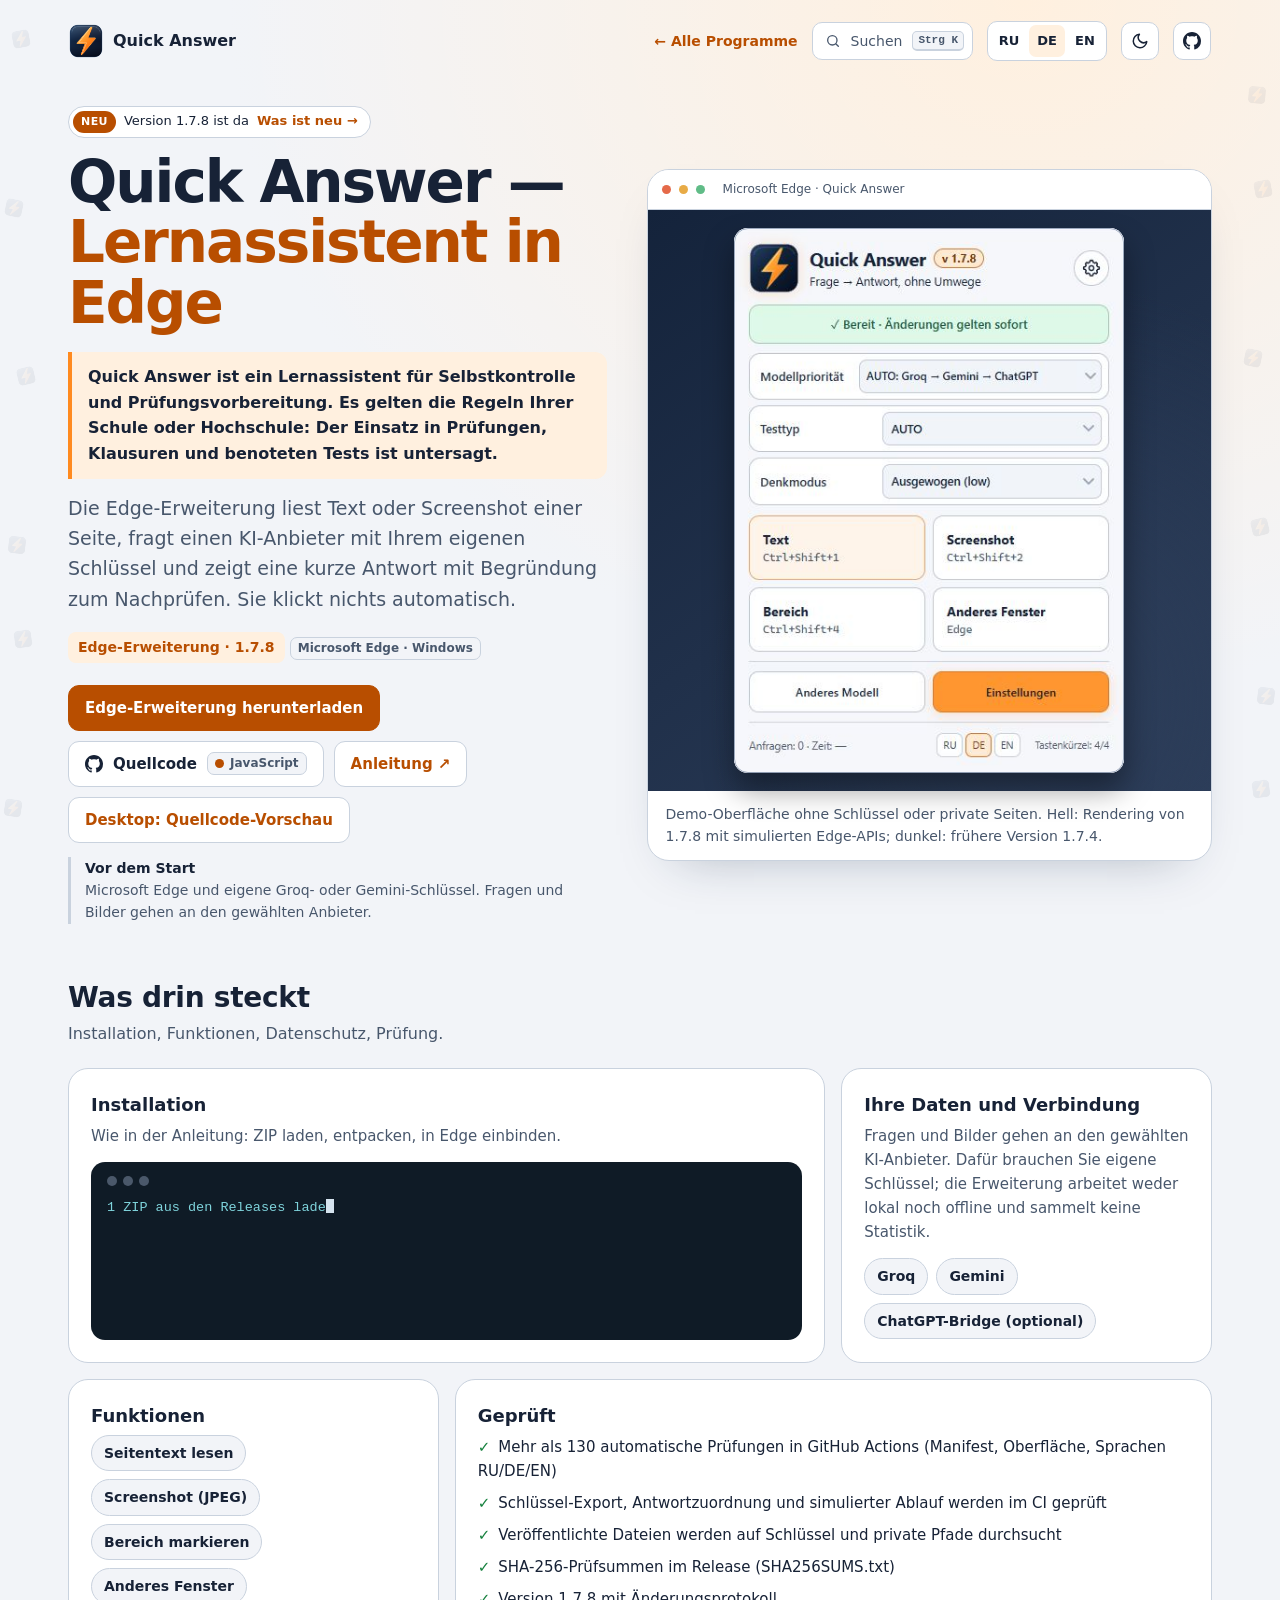
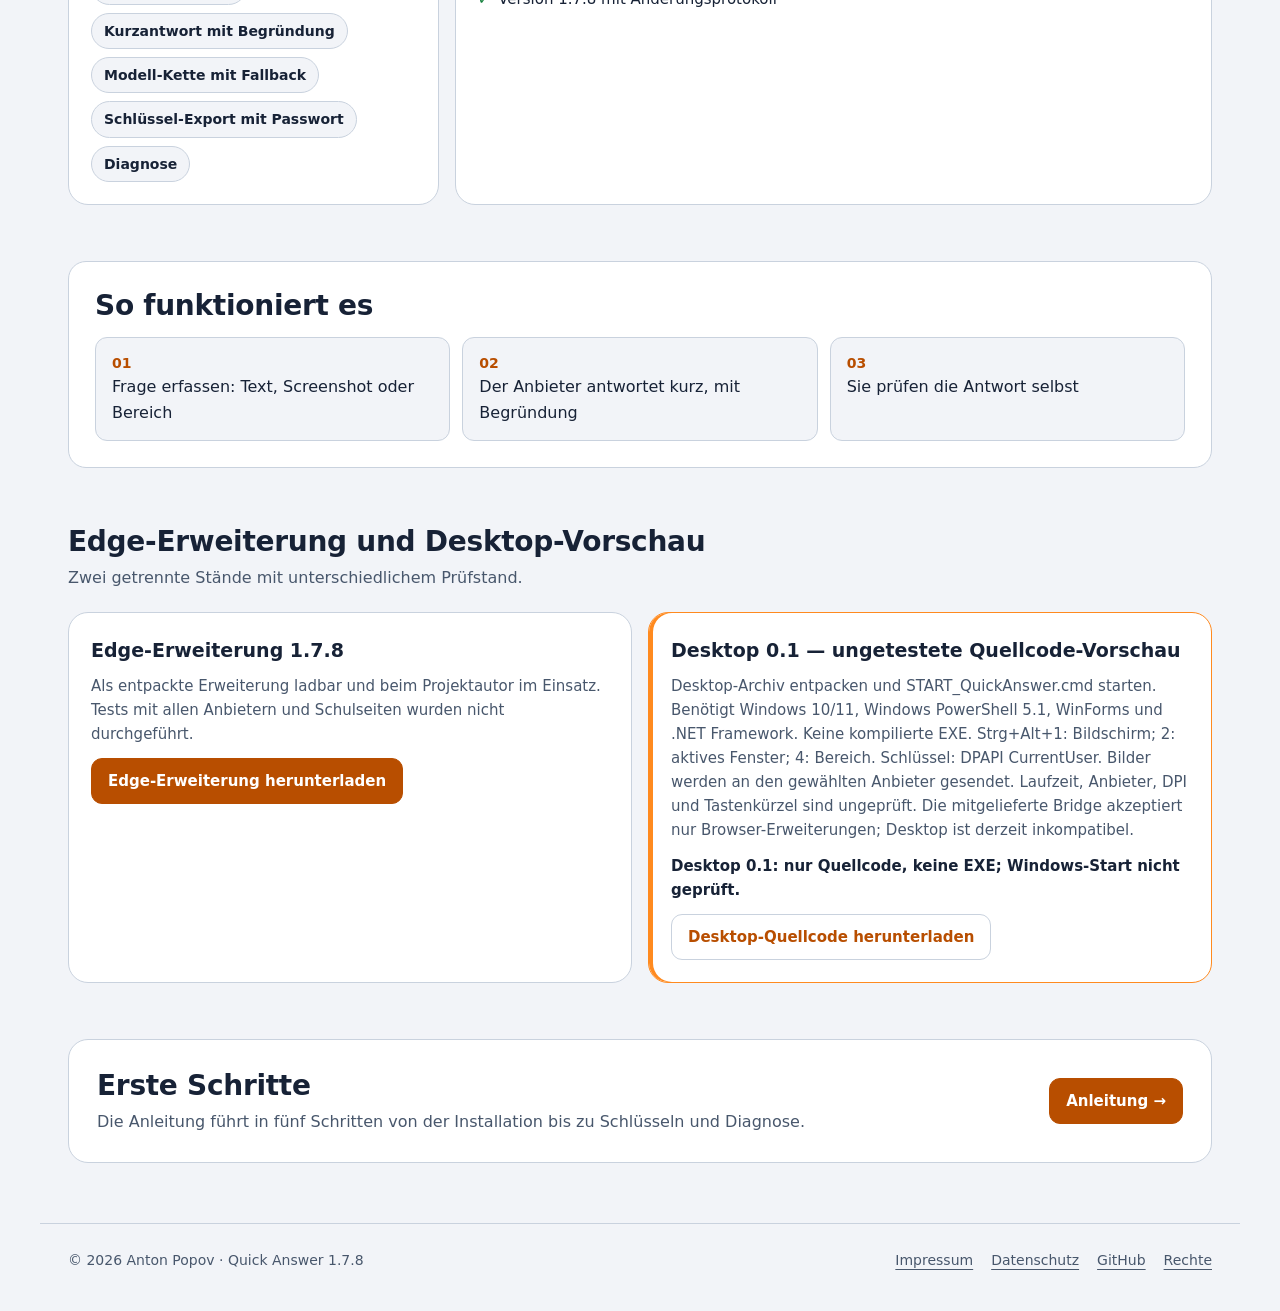
==== commit cbc1516e: "kit: quiet side decor of program icons on wide screens One fixed, aria-hidden layer in the page marg" ====
--- a/docs/index.html
+++ b/docs/index.html
@@ -2,10 +2,10 @@
 <html lang="de"><head><meta charset="utf-8"><meta name="viewport" content="width=device-width,initial-scale=1"><meta name="color-scheme" content="light dark"><meta name="description" content="Quick Answer ist ein Lernassistent für Selbstkontrolle und Prüfungsvorbereitung in Microsoft Edge."><title>Quick Answer — Lernassistent für Edge</title>
 <link rel="icon" href="assets/app-icon.png">
 <script src="assets/kit/kit-theme.js"></script>
-<link rel="stylesheet" href="assets/kit/kit.css?v=2026.11.06-1">
-<link rel="stylesheet" href="assets/site.css?v=2026.11.06-1">
-<script src="assets/kit/programs.js?v=2026.11.06-1" defer></script>
-<script src="assets/kit/kit.js?v=2026.11.06-1" defer></script>
+<link rel="stylesheet" href="assets/kit/kit.css?v=2026.11.06-2">
+<link rel="stylesheet" href="assets/site.css?v=2026.11.06-2">
+<script src="assets/kit/programs.js?v=2026.11.06-2" defer></script>
+<script src="assets/kit/kit.js?v=2026.11.06-2" defer></script>
 </head>
 <body class="ppk-page">
 <a class="ppk-skip" href="#main">Zum Inhalt</a>
--- a/docs/assets/kit/kit.css
+++ b/docs/assets/kit/kit.css
@@ -245,3 +245,18 @@
   html.ppk-js .ppk-reveal:not(.ppk-in){opacity:1;transform:none}
 }
 @media (forced-colors:active){.ppk-pitem[aria-selected="true"]{outline:2px solid Highlight}.ppk-tabs button[aria-selected="true"]{outline:2px solid Highlight}}
+
+/* side decor (kit.js builds it on screens >= 1280px; nothing without JS) */
+.ppk-decor{display:none}
+@media (min-width:1280px){
+  .ppk-decor{display:block;position:fixed;inset:0;z-index:0;overflow:hidden;pointer-events:none;container-type:inline-size;opacity:0;transition:opacity 1.2s ease}
+  .ppk-decor.ppk-decor-on{opacity:1}
+  .ppk-decor-side{position:absolute;top:0;bottom:0;width:calc((100cqi - var(--ppk-decor-shell,var(--ppk-shell)))/2);animation:ppk-decor-drift 90s ease-in-out infinite alternate;will-change:transform}
+  .ppk-decor-l{left:0}
+  .ppk-decor-r{right:0;animation-direction:alternate-reverse}
+  .ppk-decor-i{--ppk-sz:clamp(18px,calc(var(--ppk-k,1) * ((100cqi - var(--ppk-decor-shell,var(--ppk-shell)))/2 - 28px)),72px);position:absolute;top:var(--ppk-y,0);left:calc(var(--ppk-x,.5) * (100% - 1.2 * var(--ppk-sz)) + .1 * var(--ppk-sz));width:var(--ppk-sz);height:var(--ppk-sz);object-fit:contain;opacity:.06;transform:rotate(var(--ppk-r,0deg));user-select:none}
+  [data-theme="dark"] .ppk-decor-i{opacity:.08}
+}
+@keyframes ppk-decor-drift{from{transform:translateY(-10px)}to{transform:translateY(10px)}}
+@media print{.ppk-decor{display:none!important}}
+@media (prefers-reduced-motion:reduce){.ppk-decor{transition:none}.ppk-decor-side{animation:none;will-change:auto}}
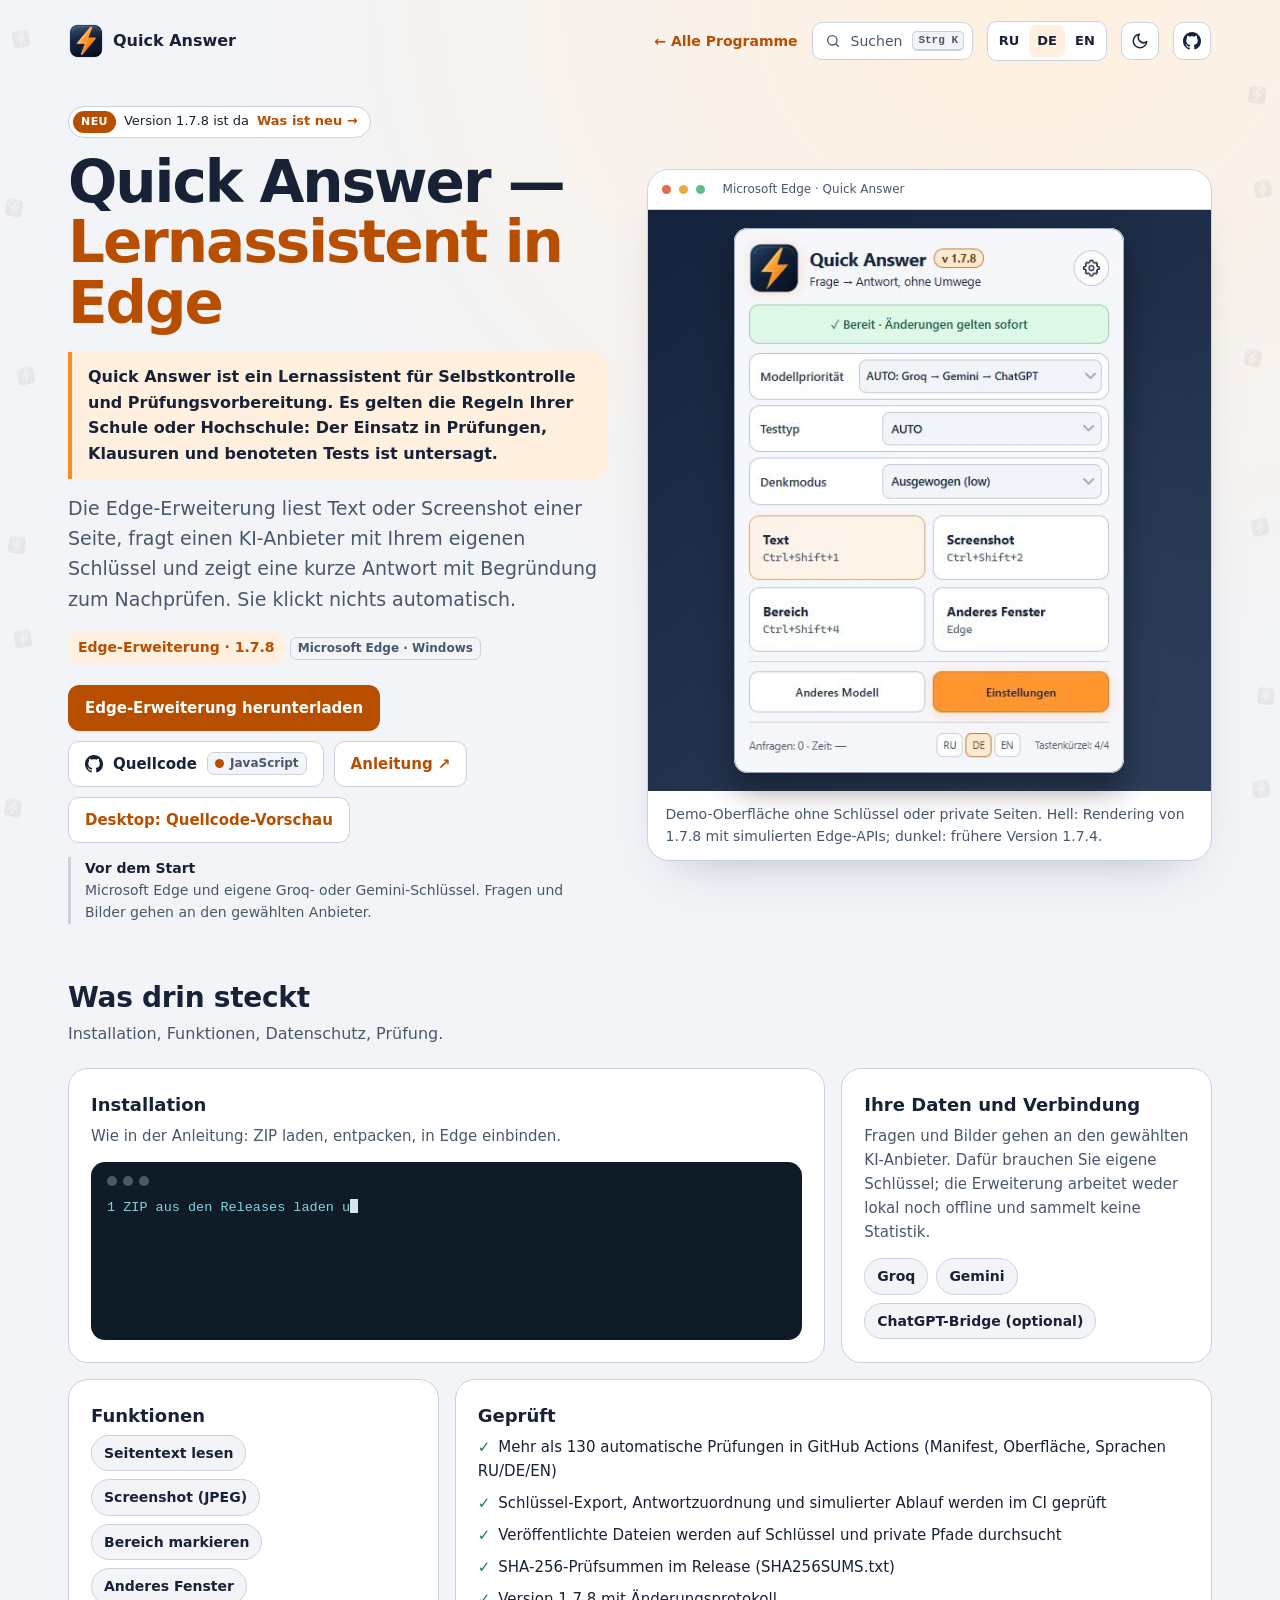
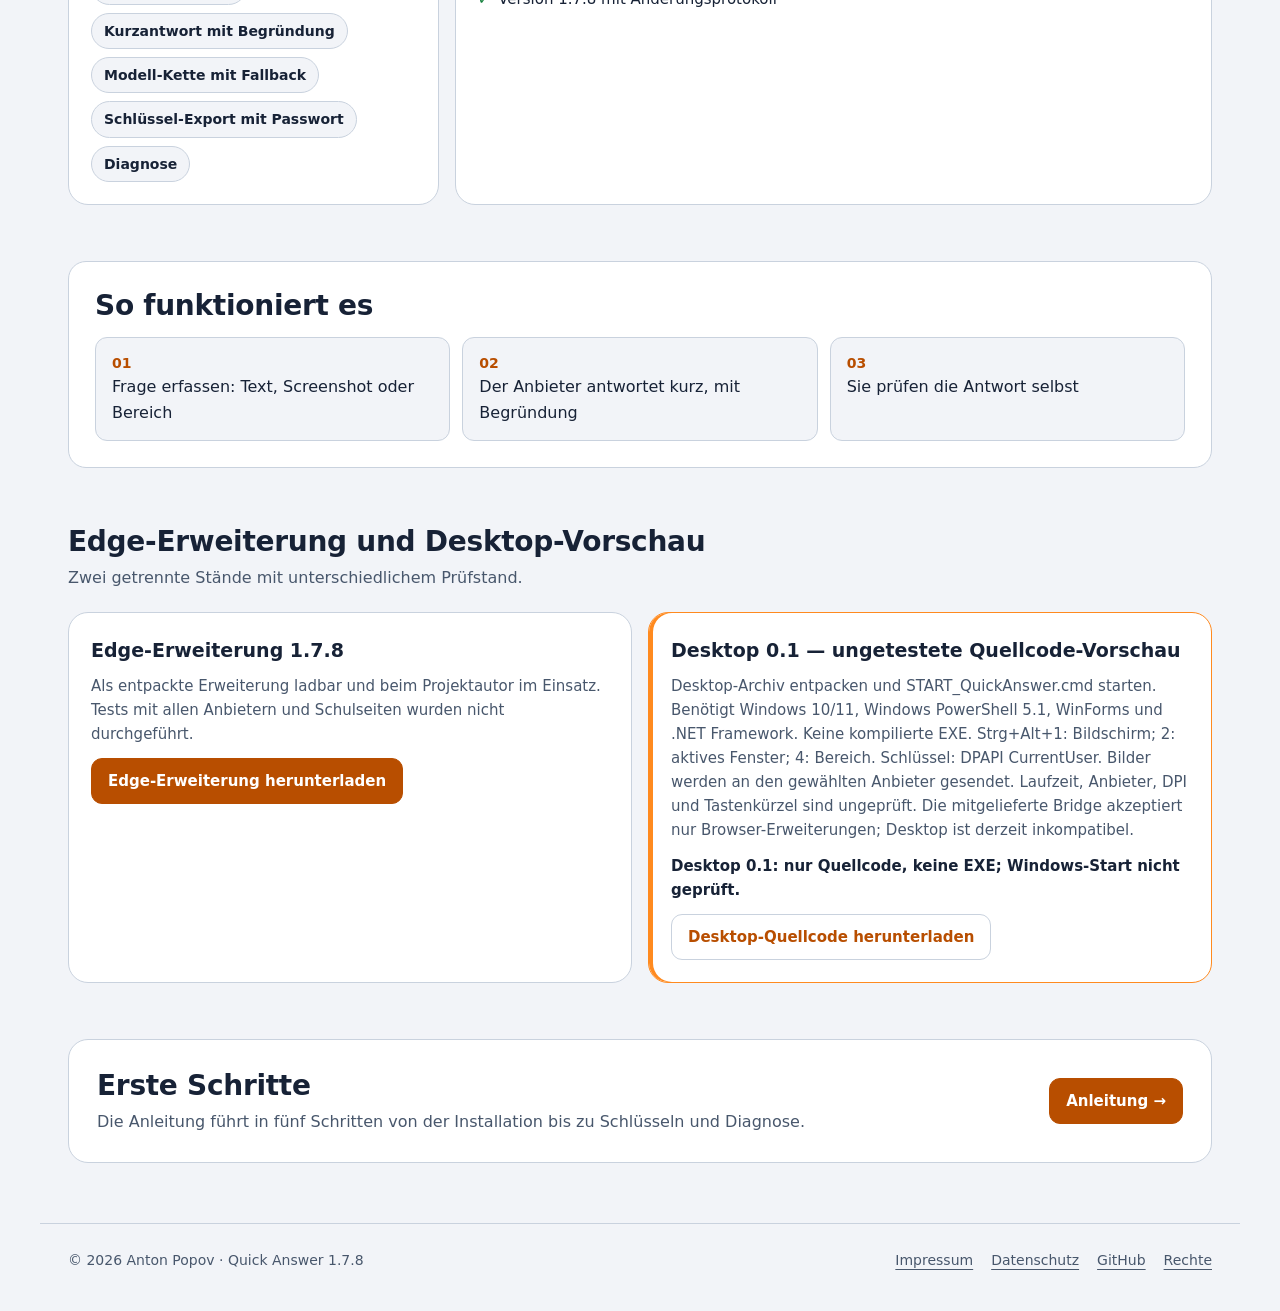
==== commit 9bda37e3: "perf: smaller site images and icons, local guide images Screenshots get WebP copies at twice their s" ====
--- a/docs/index.html
+++ b/docs/index.html
@@ -22,7 +22,7 @@
 <div class="ppk-actions"><a class="ppk-btn ppk-btn-primary" href="https://github.com/popovantondev/QuickAnswer/releases/download/v1.7.8-desktop-0.1-preview/QuickAnswer-Edge-1.7.8.zip">Edge-Erweiterung herunterladen</a><a class="ppk-btn ppk-btn-gh" href="https://github.com/popovantondev/QuickAnswer">Quellcode <span class="ppk-chip"><i class="ppk-dot"></i>JavaScript</span></a><a class="ppk-btn" href="Guide-de.html">Anleitung ↗</a><a class="ppk-btn" href="#desktop-preview">Desktop: Quellcode-Vorschau</a></div>
 <p class="ppk-requirements"><strong>Vor dem Start</strong>Microsoft Edge und eigene Groq- oder Gemini-Schlüssel. Fragen und Bilder gehen an den gewählten Anbieter.</p>
 </div>
-<figure class="ppk-preview"><div class="qa-browser-top"><i></i><i></i><i></i><span>Microsoft Edge · Quick Answer</span></div><div class="ppk-stage"><div class="qa-popup"><img class="qa-dark" src="assets/screenshots/popup-de.png" alt="Popup von Quick Answer in Edge (Demo-Oberfläche ohne Schlüssel)" decoding="async"><img class="qa-light" src="assets/screenshots/popup-de-light.png" alt="Popup von Quick Answer in Edge (Demo-Oberfläche ohne Schlüssel)" decoding="async"></div></div><figcaption>Demo-Oberfläche ohne Schlüssel oder private Seiten. Hell: Rendering von 1.7.8 mit simulierten Edge-APIs; dunkel: frühere Version 1.7.4.</figcaption></figure>
+<figure class="ppk-preview"><div class="qa-browser-top"><i></i><i></i><i></i><span>Microsoft Edge · Quick Answer</span></div><div class="ppk-stage"><div class="qa-popup"><img class="qa-dark" src="assets/web/popup-de.dde13329.webp" alt="Popup von Quick Answer in Edge (Demo-Oberfläche ohne Schlüssel)" decoding="async" width="402" height="591" fetchpriority="high"><img class="qa-light" src="assets/screenshots/popup-de-light.png" alt="Popup von Quick Answer in Edge (Demo-Oberfläche ohne Schlüssel)" decoding="async" width="420" height="586"></div></div><figcaption>Demo-Oberfläche ohne Schlüssel oder private Seiten. Hell: Rendering von 1.7.8 mit simulierten Edge-APIs; dunkel: frühere Version 1.7.4.</figcaption></figure>
 </section>
 <section class="ppk-bento-section ppk-section ppk-reveal" id="features" aria-labelledby="bento-title">
 <h2 id="bento-title">Was drin steckt</h2><p class="ppk-sub">Installation, Funktionen, Datenschutz, Prüfung.</p>
--- a/docs/assets/site.css
+++ b/docs/assets/site.css
@@ -51,6 +51,8 @@
 
 /* Guide */
 .qa-guide{padding-bottom:10px}
+.qa-guide-home{margin:24px 0 0}
+.qa-guide-home+.qa-guide-head{margin-top:20px}
 .qa-guide-head{margin:34px 0 22px;max-width:820px}
 .qa-kicker{margin:0 0 6px;color:var(--ppk-accent);font-size:13px;font-weight:800;letter-spacing:.12em;text-transform:uppercase}
 .qa-guide-layout{display:grid;grid-template-columns:250px minmax(0,1fr);gap:18px;align-items:start}
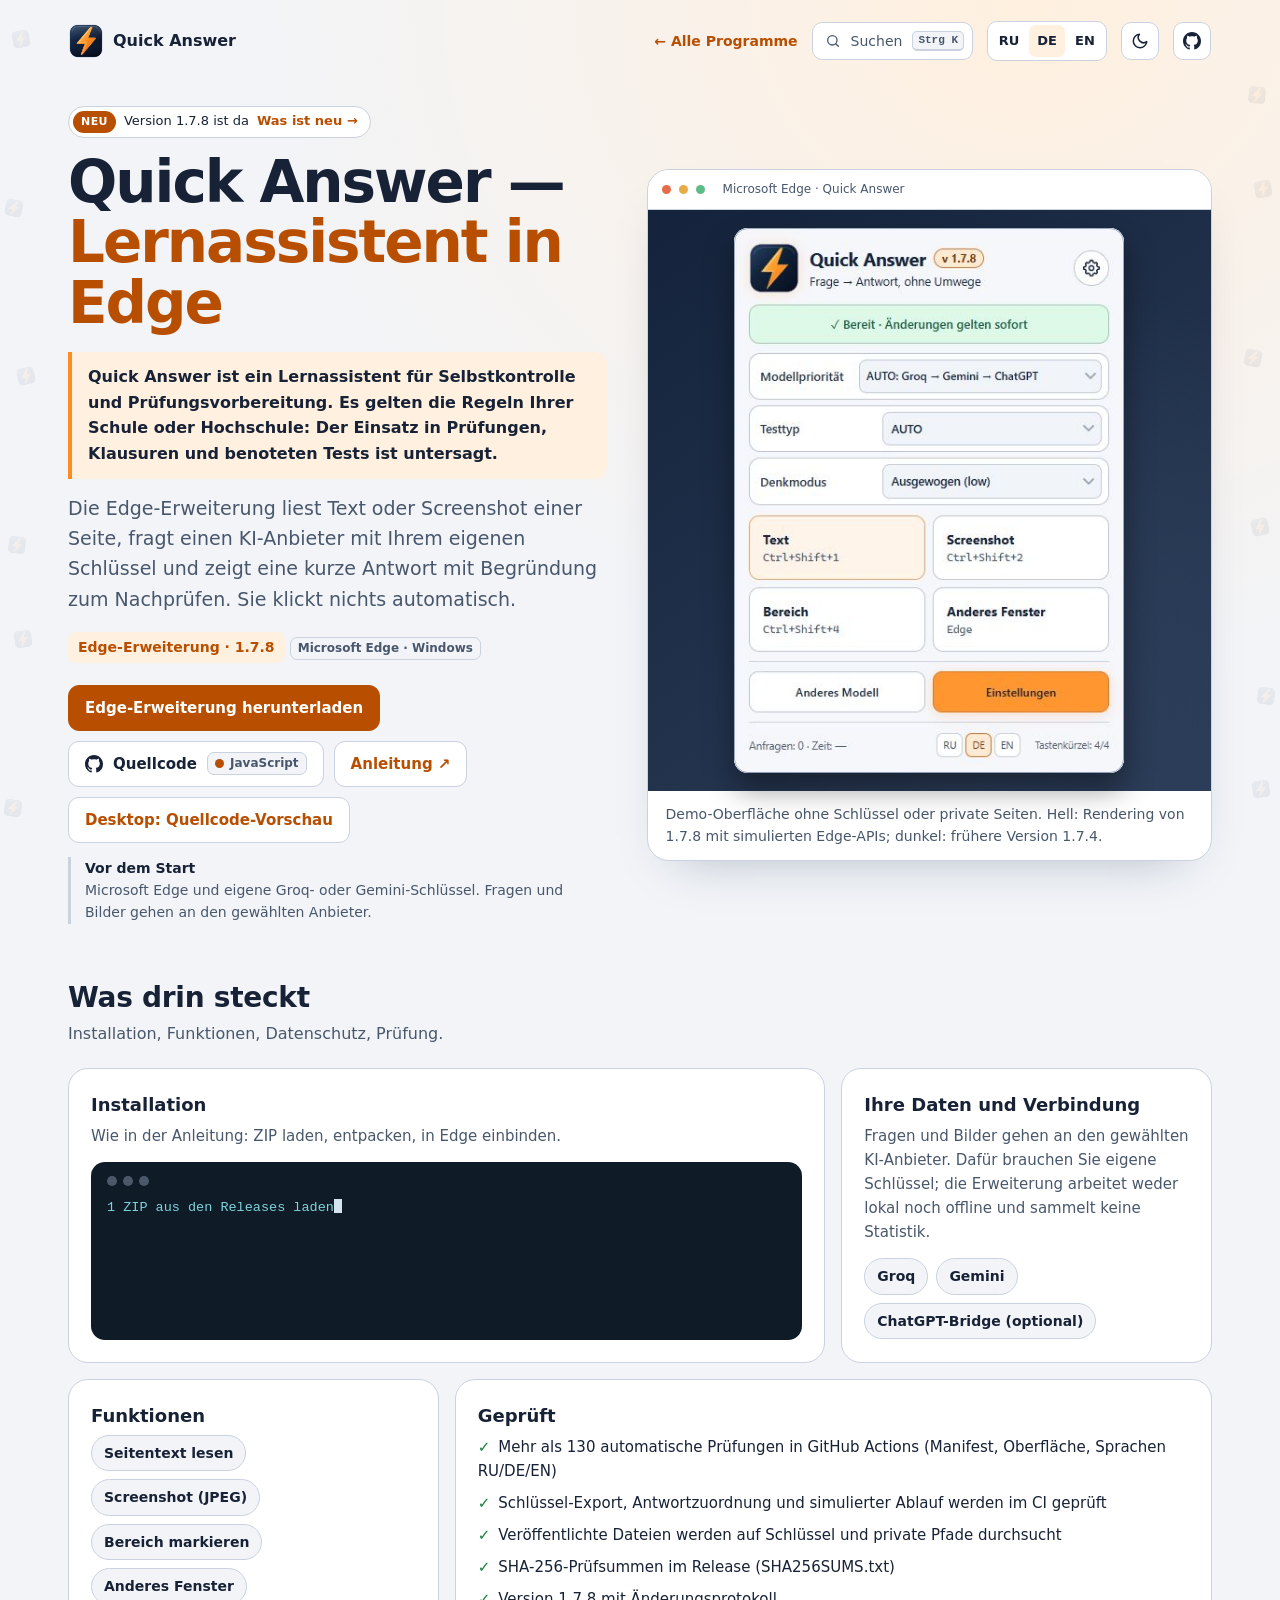
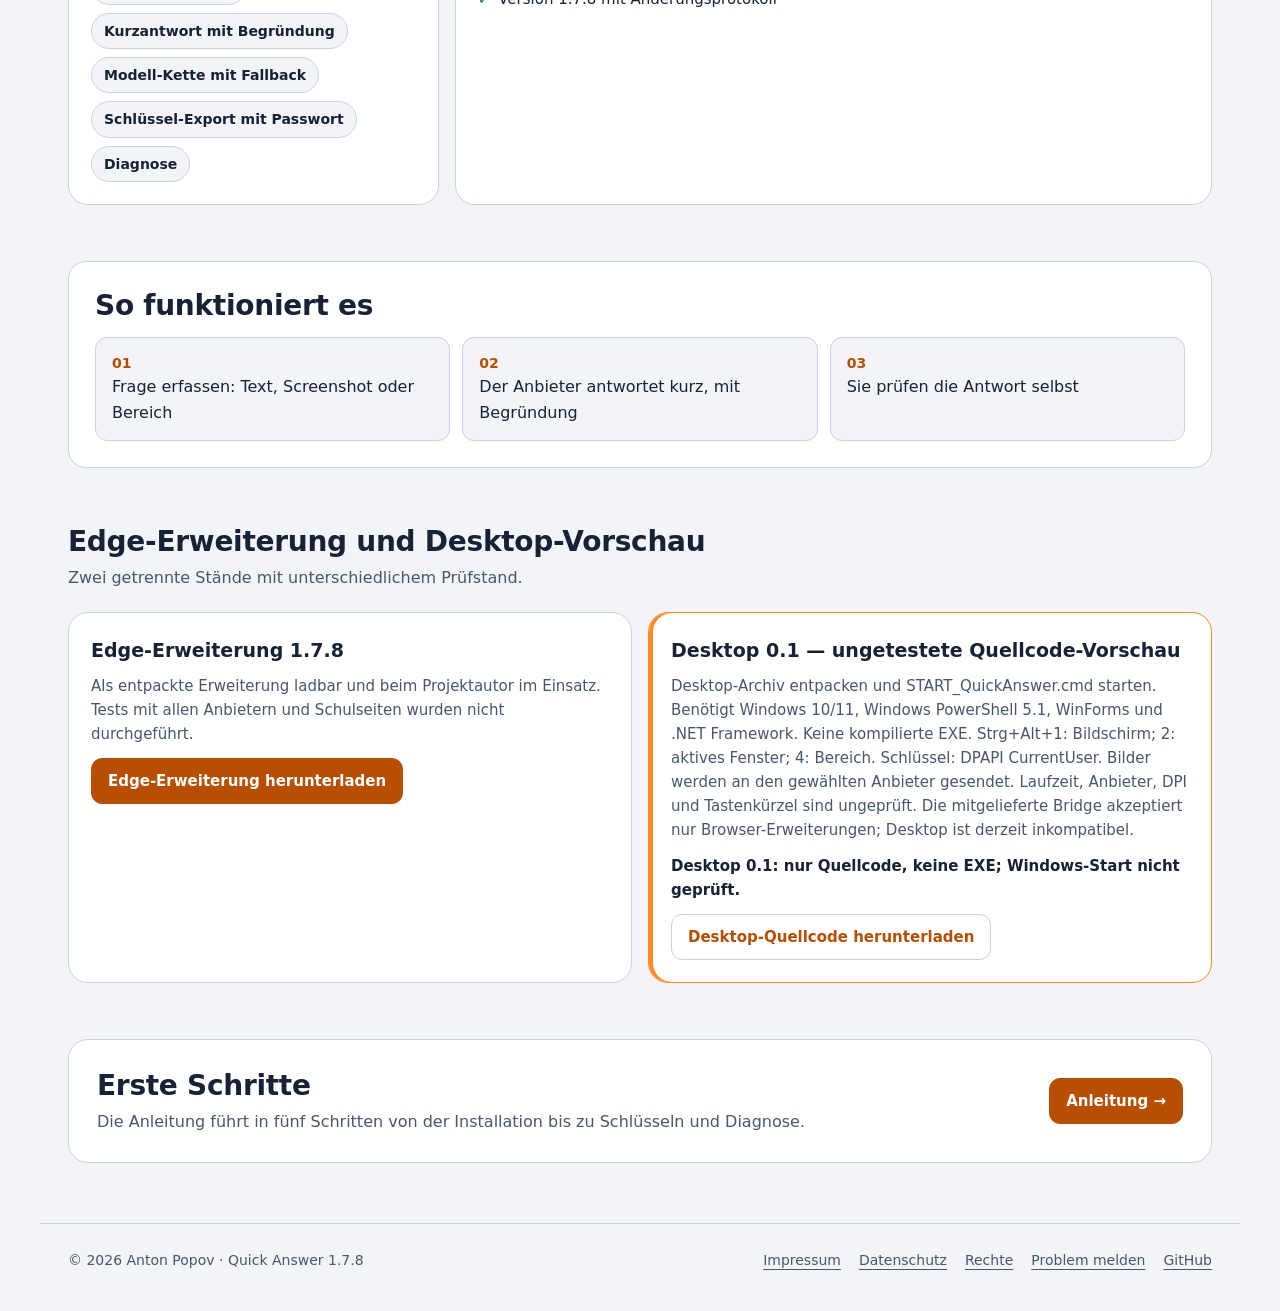
==== commit 80ed0dfe: "site: one tab title pattern and one footer across programs Landing titles name the program and what " ====
--- a/docs/index.html
+++ b/docs/index.html
@@ -41,7 +41,7 @@
 </main>
 <footer class="ppk-footer">
 <span>© 2026 Anton Popov · Quick Answer 1.7.8</span>
-<nav aria-label="Rechtliches"><a href="https://popovantondev.github.io/popovantondev/impressum.html">Impressum</a><a href="https://popovantondev.github.io/popovantondev/datenschutz.html">Datenschutz</a><a href="https://github.com/popovantondev/QuickAnswer">GitHub</a><a href="https://github.com/popovantondev/QuickAnswer/blob/main/docs/RIGHTS.de.md">Rechte</a></nav>
+<nav aria-label="Rechtliches"><a href="https://popovantondev.github.io/popovantondev/impressum.html">Impressum</a><a href="https://popovantondev.github.io/popovantondev/datenschutz.html">Datenschutz</a><a href="https://github.com/popovantondev/QuickAnswer/blob/main/docs/RIGHTS.de.md">Rechte</a><a href="https://github.com/popovantondev/QuickAnswer/issues/new">Problem melden</a><a href="https://github.com/popovantondev/QuickAnswer">GitHub</a></nav>
 </footer>
 </body>
 </html>
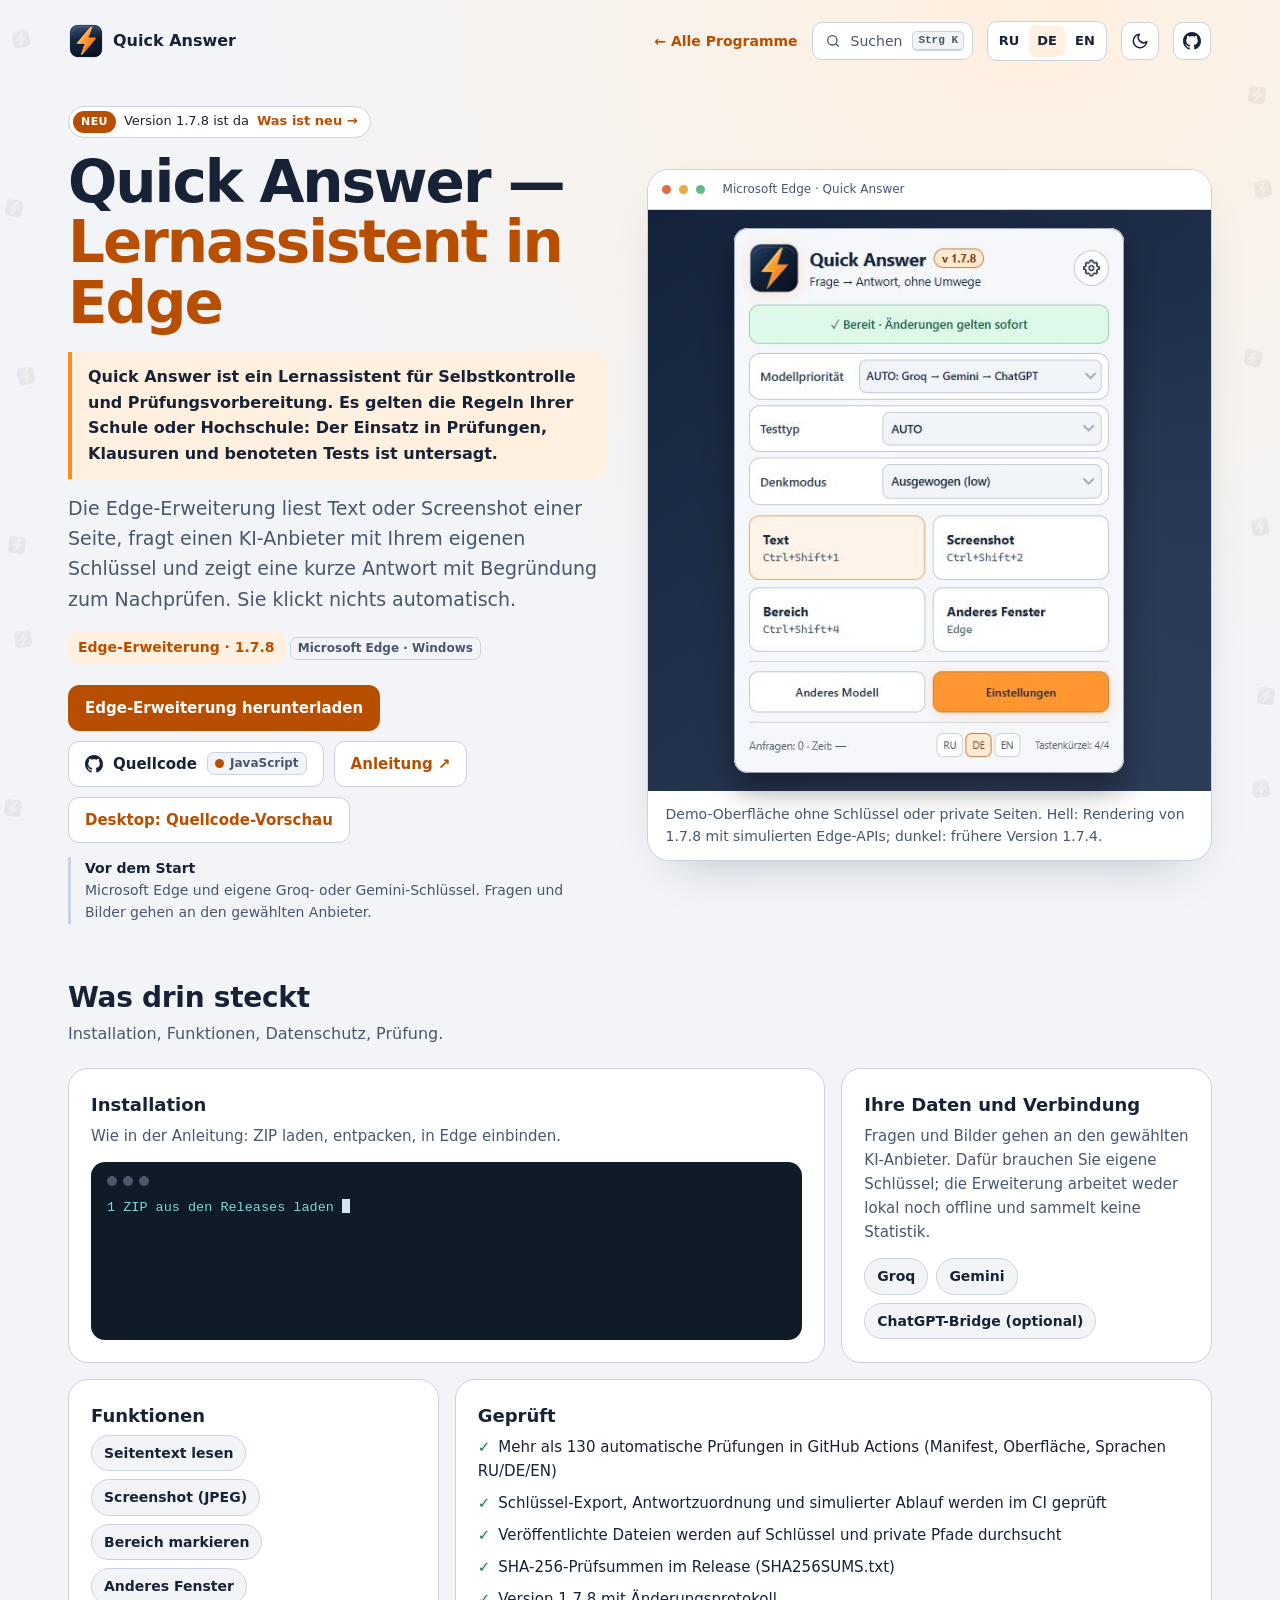
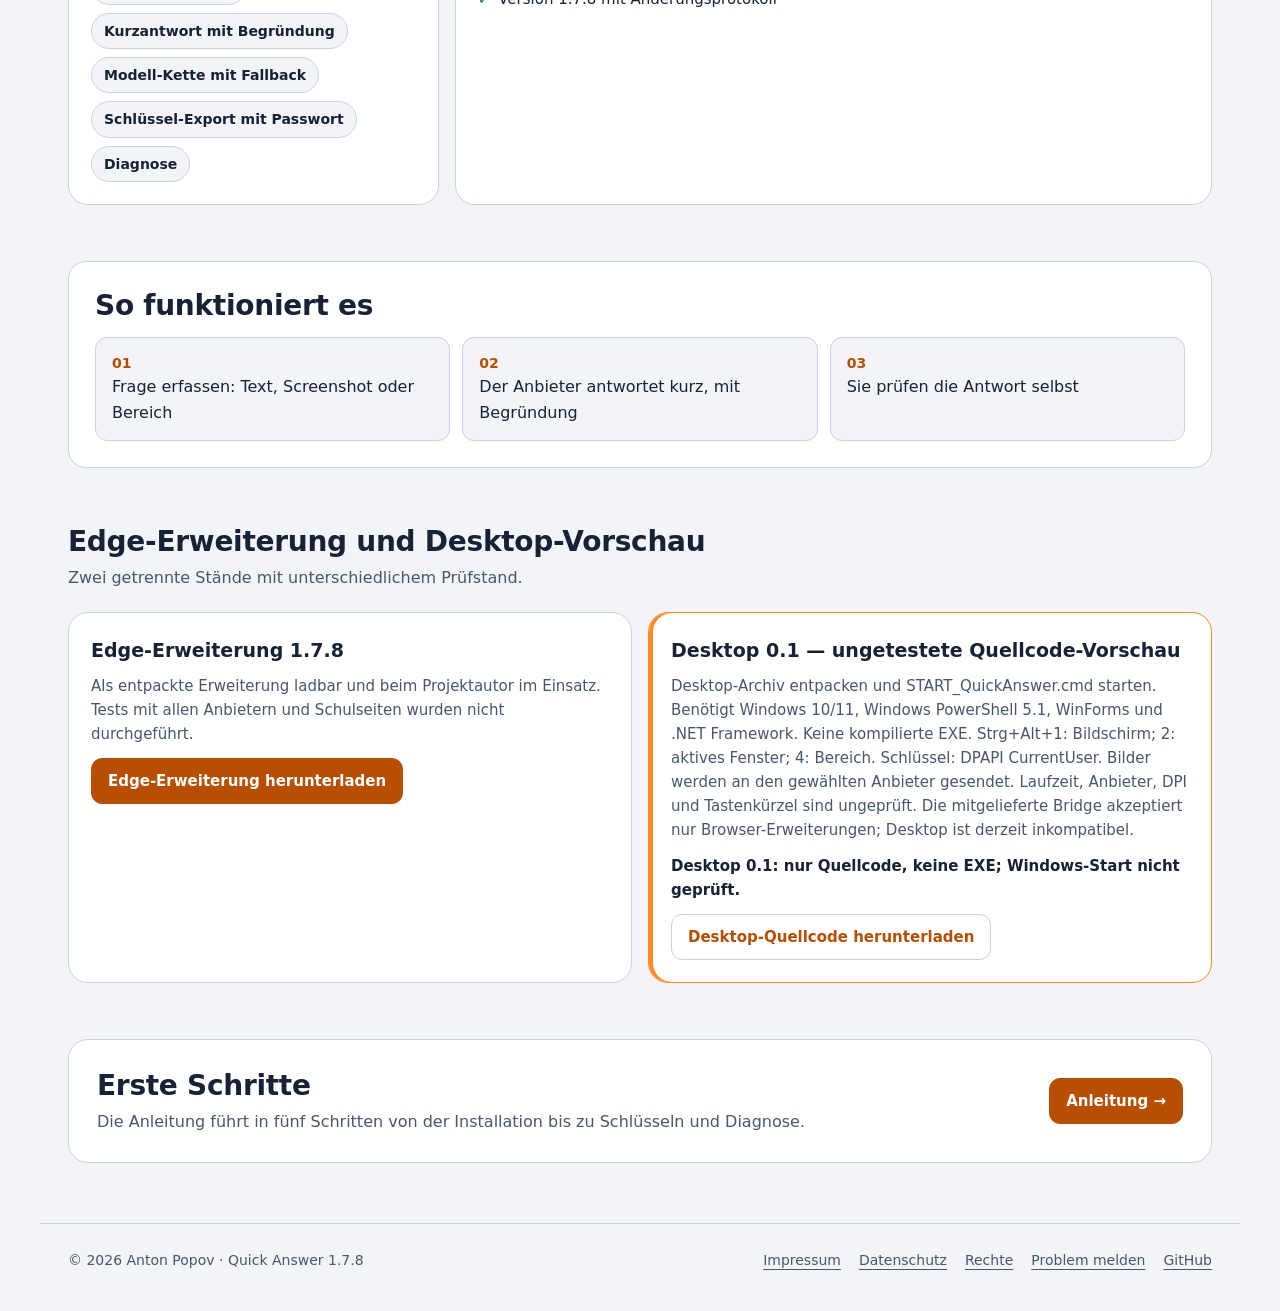
==== commit 224a11ca: "kit: search box without focus frame, palette closes before leaving The palette input lost its clippe" ====
--- a/docs/index.html
+++ b/docs/index.html
@@ -2,10 +2,10 @@
 <html lang="de"><head><meta charset="utf-8"><meta name="viewport" content="width=device-width,initial-scale=1"><meta name="color-scheme" content="light dark"><meta name="description" content="Quick Answer ist ein Lernassistent für Selbstkontrolle und Prüfungsvorbereitung in Microsoft Edge."><title>Quick Answer — Lernassistent für Edge</title>
 <link rel="icon" href="assets/app-icon.png">
 <script src="assets/kit/kit-theme.js"></script>
-<link rel="stylesheet" href="assets/kit/kit.css?v=2026.11.06-2">
-<link rel="stylesheet" href="assets/site.css?v=2026.11.06-2">
-<script src="assets/kit/programs.js?v=2026.11.06-2" defer></script>
-<script src="assets/kit/kit.js?v=2026.11.06-2" defer></script>
+<link rel="stylesheet" href="assets/kit/kit.css?v=2026.11.06-3">
+<link rel="stylesheet" href="assets/site.css?v=2026.11.06-3">
+<script src="assets/kit/programs.js?v=2026.11.06-3" defer></script>
+<script src="assets/kit/kit.js?v=2026.11.06-3" defer></script>
 </head>
 <body class="ppk-page">
 <a class="ppk-skip" href="#main">Zum Inhalt</a>
--- a/docs/assets/kit/kit.css
+++ b/docs/assets/kit/kit.css
@@ -173,6 +173,7 @@
 .ppk-phead{display:flex;align-items:center;border-bottom:1px solid var(--ppk-line)}
 .ppk-palette-input{flex:1;min-width:0;padding:16px 18px;border:0;background:transparent;color:var(--ppk-ink);font:inherit;font-size:17px;outline:none}
 .ppk-palette-input::placeholder{color:var(--ppk-muted);opacity:1}
+.ppk-overlay .ppk-palette-input:focus-visible{outline:none}
 .ppk-phead:focus-within{box-shadow:inset 0 -2px 0 var(--ppk-focus)}
 .ppk-pclose{margin-right:12px;padding:6px 8px;border:1px solid var(--ppk-line);border-radius:7px;background:var(--ppk-bg);color:var(--ppk-muted);font:600 12px/1 var(--ppk-mono);cursor:pointer}
 .ppk-plist{max-height:min(420px,55vh);margin:0;padding:6px;overflow:auto;list-style:none}
